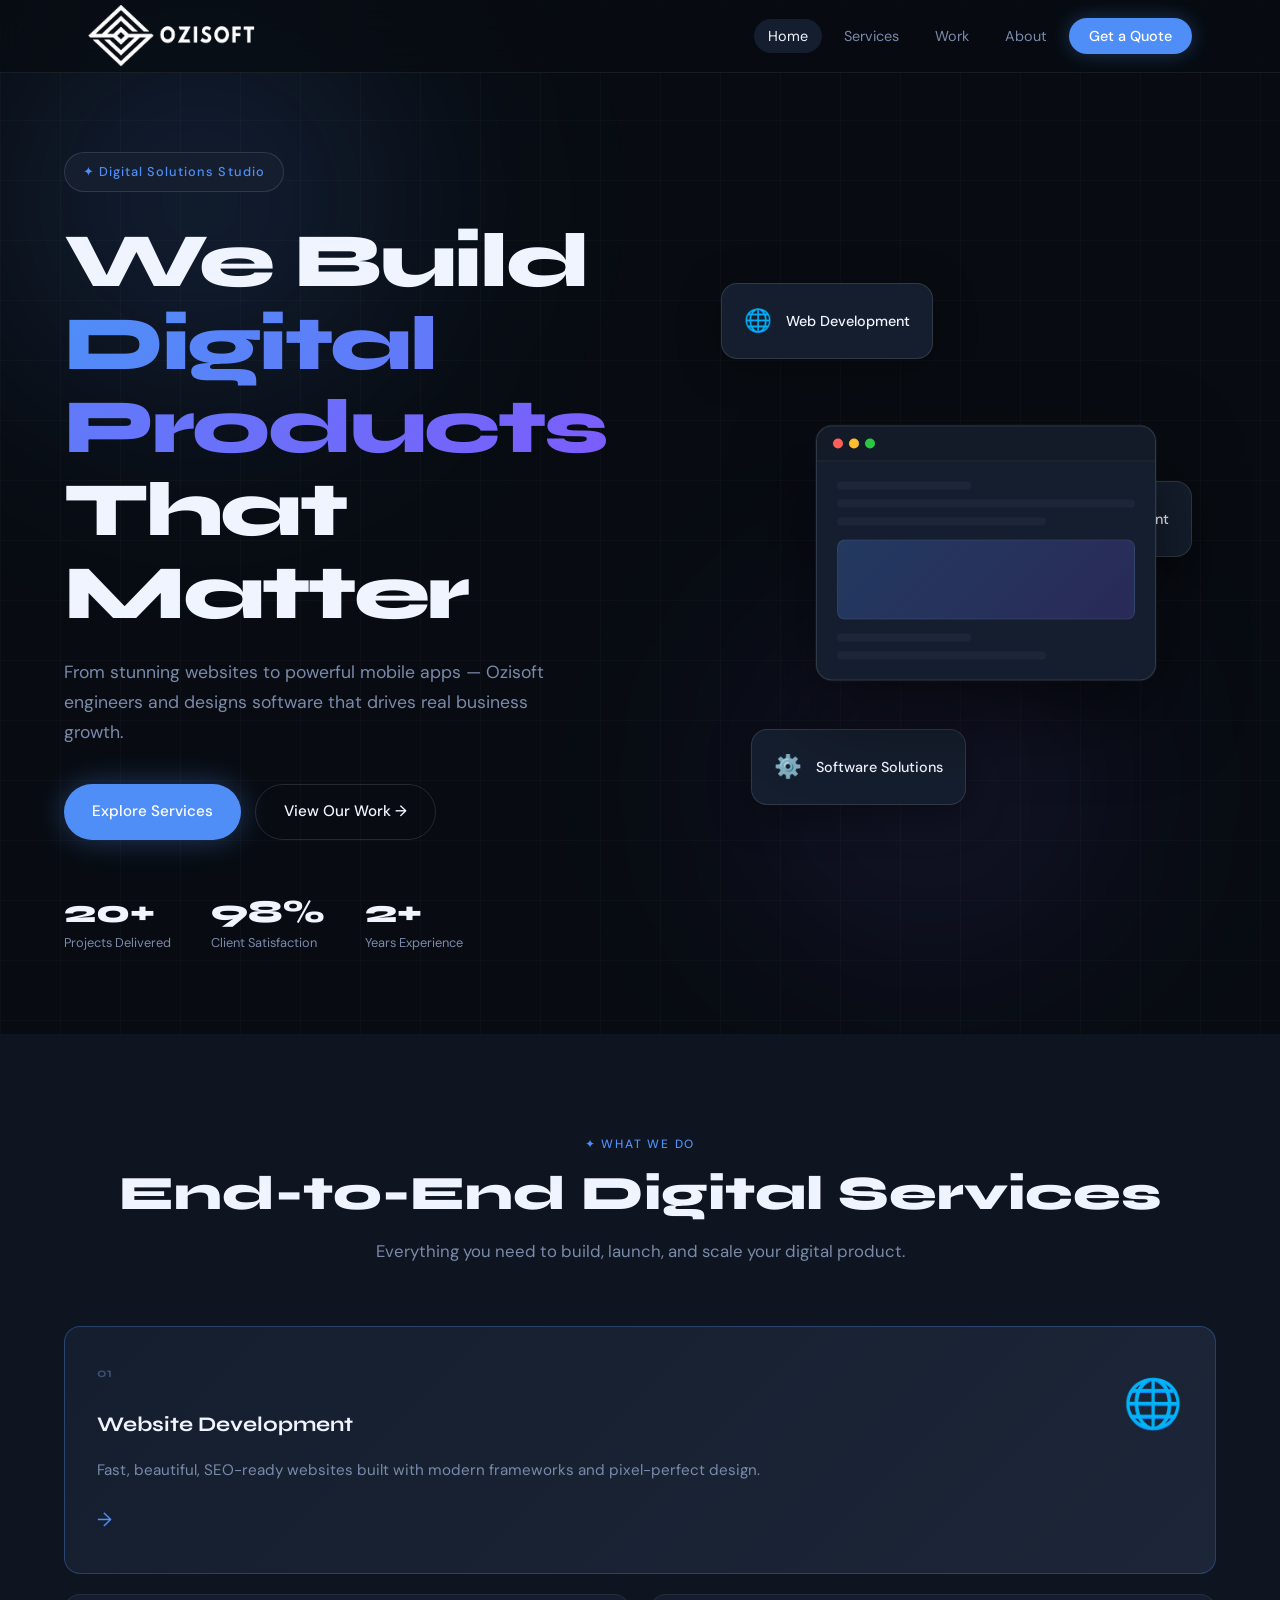
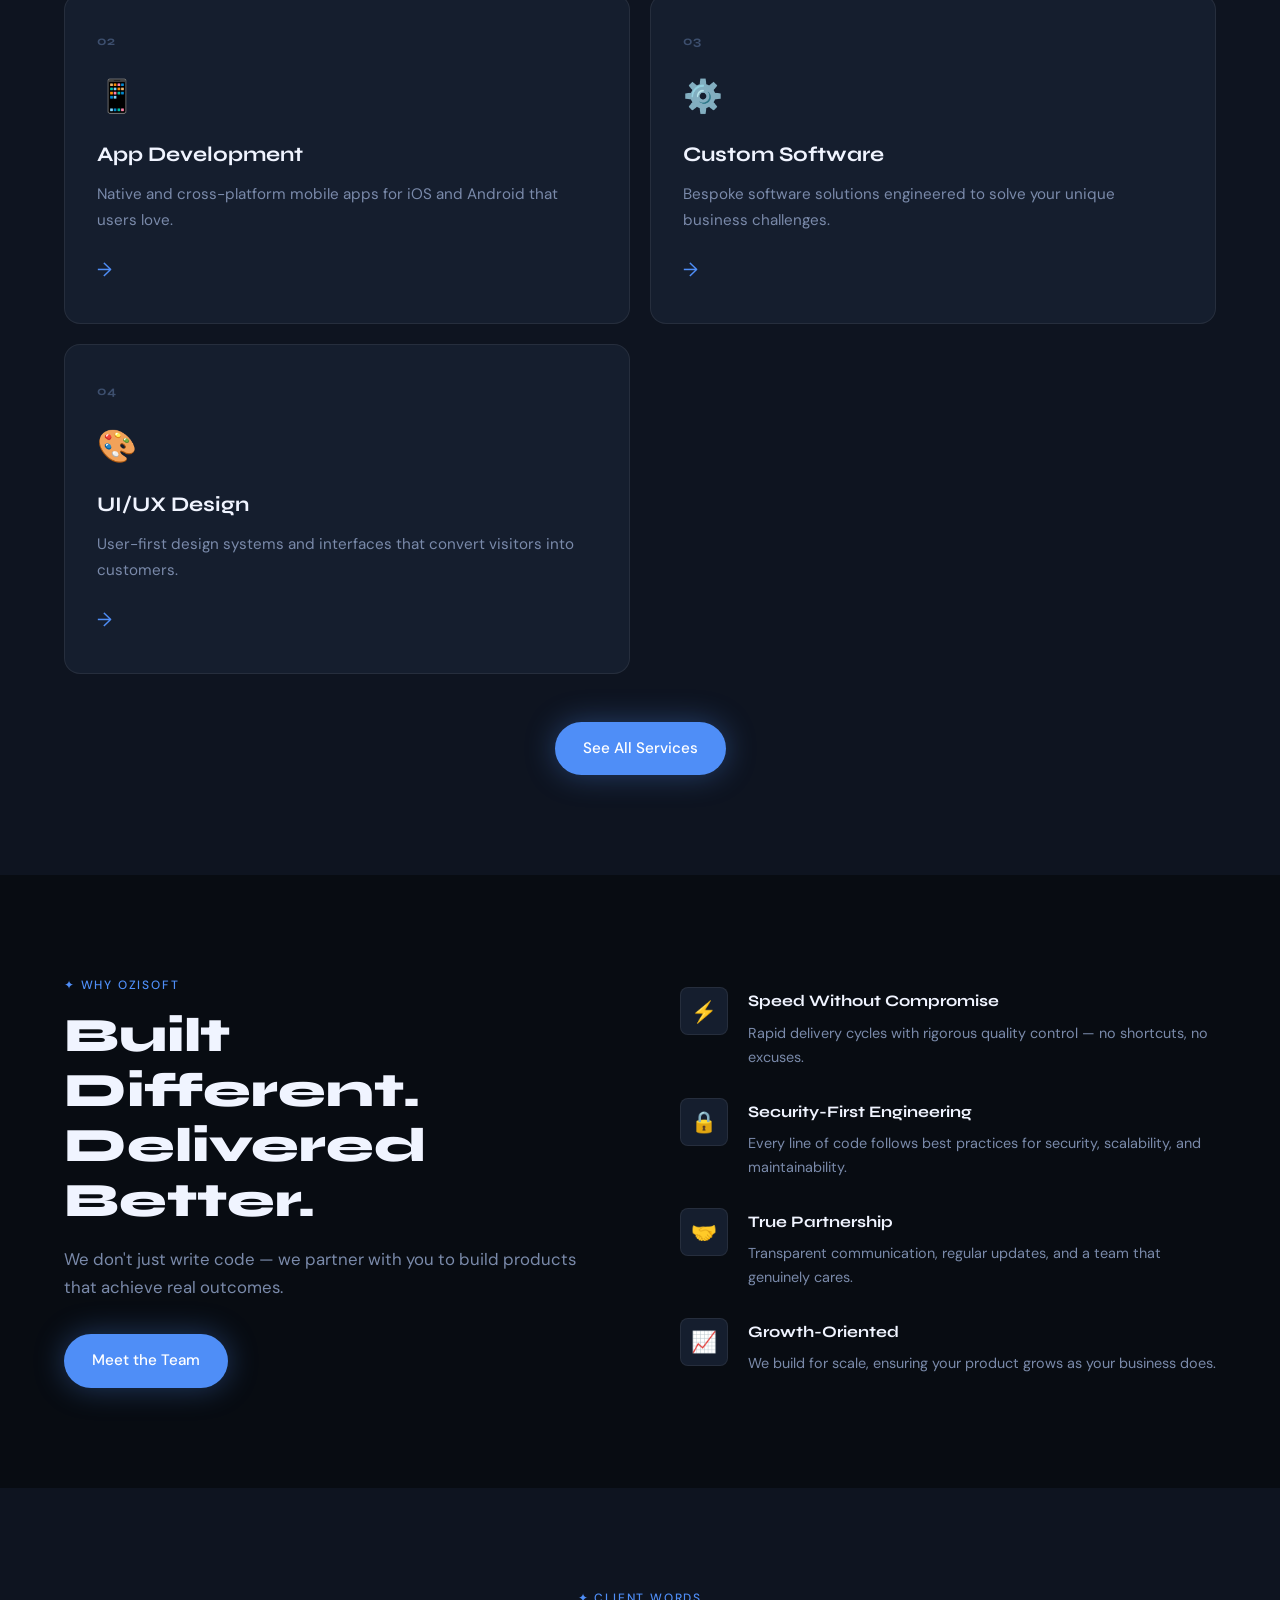
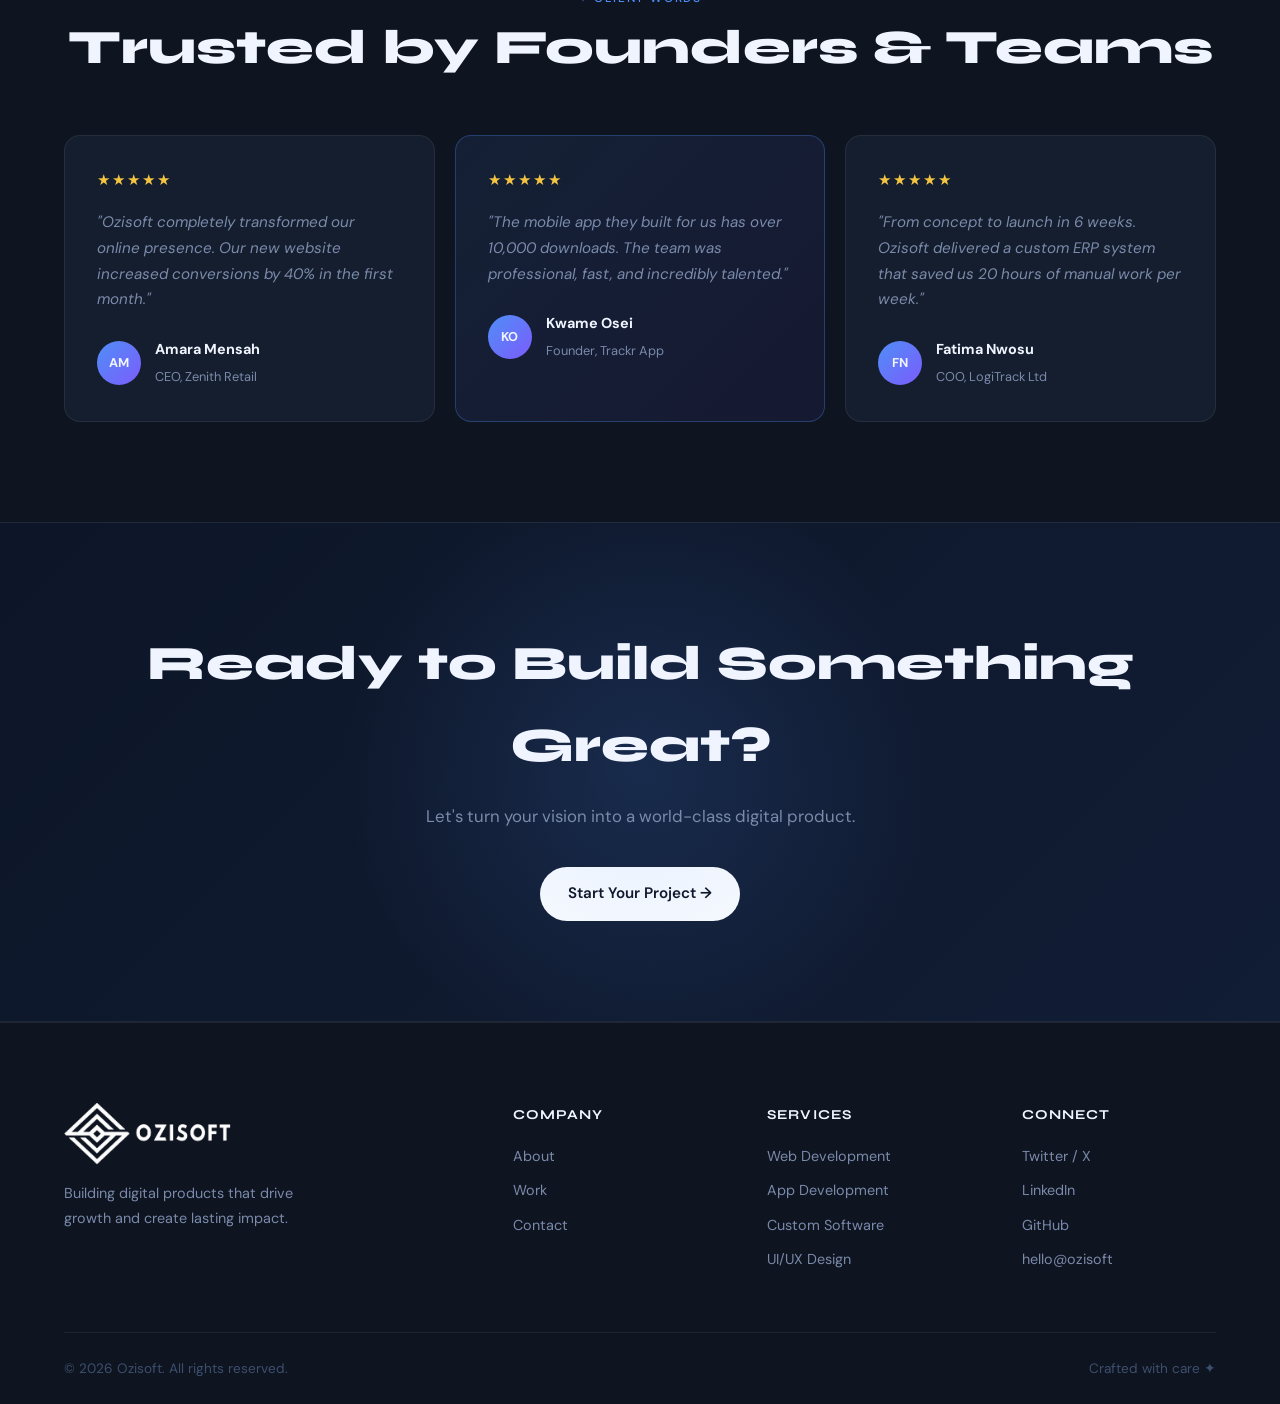
==== index.html @ aab6ce7d "Add files via upload" ====
<!DOCTYPE html>
<html lang="en">
<head>
  <meta charset="UTF-8" />
  <meta name="viewport" content="width=device-width, initial-scale=1.0" />
  <title>Ozisoft — Digital Craft Studio</title>
  <link rel="stylesheet" href="css/style.css" />
  <link rel="preconnect" href="https://fonts.googleapis.com" />
  <link rel="preconnect" href="https://fonts.gstatic.com" crossorigin />
  <link href="https://fonts.googleapis.com/css2?family=Syne:wght@400;600;700;800&family=DM+Sans:ital,opsz,wght@0,9..40,300;0,9..40,400;0,9..40,500;1,9..40,300&display=swap" rel="stylesheet" />
</head>
<body>

  <!-- NAV -->
  <nav class="nav" id="navbar">
    <div class="nav__inner">
     <a href=""> <img src="logo.png" width="170px" alt=""></a>
      

      <ul class="nav__links" id="navLinks">
        <li><a href="index.html" class="nav__link active">Home</a></li>
        <li><a href="services.html" class="nav__link">Services</a></li>
        <li><a href="work.html" class="nav__link">Work</a></li>
        <li><a href="about.html" class="nav__link">About</a></li>
        <li><a href="contact.html" class="nav__link nav__link--cta">Get a Quote</a></li>
      </ul>

      <button class="nav__burger" id="burgerBtn" aria-label="Toggle menu">
        <span></span><span></span><span></span>
      </button>
    </div>

    <!-- Mobile Dropdown -->
    <div class="nav__mobile" id="mobileMenu">
      <a href="index.html" class="nav__mobile-link">Home</a>
      <a href="services.html" class="nav__mobile-link">Services</a>
      <a href="work.html" class="nav__mobile-link">Work</a>
      <a href="about.html" class="nav__mobile-link">About</a>
      <a href="contact.html" class="nav__mobile-link nav__mobile-link--cta">Get a Quote →</a>
    </div>
  </nav>

  <!-- HERO -->
  <section class="hero">
    <div class="hero__bg">
      <div class="hero__orb hero__orb--1"></div>
      <div class="hero__orb hero__orb--2"></div>
      <div class="hero__grid"></div>
    </div>
    <div class="hero__content">
      <div class="hero__badge">✦ Digital Solutions Studio</div>
      <h1 class="hero__title">
        We Build<br/>
        <span class="hero__title-accent">Digital Products</span><br/>
        That Matter
      </h1>
      <p class="hero__sub">From stunning websites to powerful mobile apps — Ozisoft engineers and designs software that drives real business growth.</p>
      <div class="hero__actions">
        <a href="services.html" class="btn btn--primary">Explore Services</a>
        <a href="work.html" class="btn btn--ghost">View Our Work →</a>
      </div>
      <div class="hero__stats">
        <div class="hero__stat"><strong>20+</strong><span>Projects Delivered</span></div>
        <div class="hero__stat"><strong>98%</strong><span>Client Satisfaction</span></div>
        <div class="hero__stat"><strong id="age"></strong><span>Years Experience</span></div>
      </div>
    </div>
    <div class="hero__visual">
      <div class="hero__card hero__card--1">
        <div class="card-icon">🌐</div>
        <p>Web Development</p>
      </div>
      <div class="hero__card hero__card--2">
        <div class="card-icon">📱</div>
        <p>App Development</p>
      </div>
      <div class="hero__card hero__card--3">
        <div class="card-icon">⚙️</div>
        <p>Software Solutions</p>
      </div>
      <div class="hero__screen">
        <div class="screen__bar">
          <span></span><span></span><span></span>
        </div>
        <div class="screen__body">
          <div class="screen__line screen__line--short"></div>
          <div class="screen__line"></div>
          <div class="screen__line screen__line--med"></div>
          <div class="screen__block"></div>
          <div class="screen__line screen__line--short"></div>
          <div class="screen__line screen__line--med"></div>
        </div>
      </div>
    </div>
  </section>

  <!-- SERVICES PREVIEW -->
  <section class="services-preview section">
    <div class="container">
      <div class="section-header">
        <p class="section-label">✦ What We Do</p>
        <h2 class="section-title">End-to-End Digital Services</h2>
        <p class="section-sub">Everything you need to build, launch, and scale your digital product.</p>
      </div>
      <div class="services-grid">
        <a href="services.html#web-development" class="service-card service-card--featured">
          <div class="service-card__num">01</div>
          <div class="service-card__icon">🌐</div>
          <h3>Website Development</h3>
          <p>Fast, beautiful, SEO-ready websites built with modern frameworks and pixel-perfect design.</p>
          <span class="service-card__arrow">→</span>
        </a>
        <a href="services.html#app-development" class="service-card">
          <div class="service-card__num">02</div>
          <div class="service-card__icon">📱</div>
          <h3>App Development</h3>
          <p>Native and cross-platform mobile apps for iOS and Android that users love.</p>
          <span class="service-card__arrow">→</span>
        </a>
        <a href="services.html#custom-software" class="service-card">
          <div class="service-card__num">03</div>
          <div class="service-card__icon">⚙️</div>
          <h3>Custom Software</h3>
          <p>Bespoke software solutions engineered to solve your unique business challenges.</p>
          <span class="service-card__arrow">→</span>
        </a>
        <a href="services.html#ui-ux" class="service-card">
          <div class="service-card__num">04</div>
          <div class="service-card__icon">🎨</div>
          <h3>UI/UX Design</h3>
          <p>User-first design systems and interfaces that convert visitors into customers.</p>
          <span class="service-card__arrow">→</span>
        </a>
      </div>
      <div class="services-preview__cta">
        <a href="services.html" class="btn btn--primary">See All Services</a>
      </div>
    </div>
  </section>

  <!-- WHY US -->
  <section class="why section">
    <div class="container">
      <div class="why__inner">
        <div class="why__left">
          <p class="section-label">✦ Why Ozisoft</p>
          <h2 class="section-title">Built Different.<br/>Delivered Better.</h2>
          <p class="section-sub">We don't just write code — we partner with you to build products that achieve real outcomes.</p>
          <a href="about.html" class="btn btn--primary" style="margin-top:2rem;">Meet the Team</a>
        </div>
        <div class="why__right">
          <div class="why__item">
            <div class="why__icon">⚡</div>
            <div>
              <h4>Speed Without Compromise</h4>
              <p>Rapid delivery cycles with rigorous quality control — no shortcuts, no excuses.</p>
            </div>
          </div>
          <div class="why__item">
            <div class="why__icon">🔒</div>
            <div>
              <h4>Security-First Engineering</h4>
              <p>Every line of code follows best practices for security, scalability, and maintainability.</p>
            </div>
          </div>
          <div class="why__item">
            <div class="why__icon">🤝</div>
            <div>
              <h4>True Partnership</h4>
              <p>Transparent communication, regular updates, and a team that genuinely cares.</p>
            </div>
          </div>
          <div class="why__item">
            <div class="why__icon">📈</div>
            <div>
              <h4>Growth-Oriented</h4>
              <p>We build for scale, ensuring your product grows as your business does.</p>
            </div>
          </div>
        </div>
      </div>
    </div>
  </section>

  <!-- TESTIMONIALS -->
  <section class="testimonials section">
    <div class="container">
      <div class="section-header">
        <p class="section-label">✦ Client Words</p>
        <h2 class="section-title">Trusted by Founders &amp; Teams</h2>
      </div>
      <div class="testimonials__grid">
        <div class="testimonial">
          <div class="testimonial__stars">★★★★★</div>
          <p>"Ozisoft completely transformed our online presence. Our new website increased conversions by 40% in the first month."</p>
          <div class="testimonial__author">
            <div class="testimonial__avatar">AM</div>
            <div>
              <strong>Amara Mensah</strong>
              <span>CEO, Zenith Retail</span>
            </div>
          </div>
        </div>
        <div class="testimonial testimonial--accent">
          <div class="testimonial__stars">★★★★★</div>
          <p>"The mobile app they built for us has over 10,000 downloads. The team was professional, fast, and incredibly talented."</p>
          <div class="testimonial__author">
            <div class="testimonial__avatar">KO</div>
            <div>
              <strong>Kwame Osei</strong>
              <span>Founder, Trackr App</span>
            </div>
          </div>
        </div>
        <div class="testimonial">
          <div class="testimonial__stars">★★★★★</div>
          <p>"From concept to launch in 6 weeks. Ozisoft delivered a custom ERP system that saved us 20 hours of manual work per week."</p>
          <div class="testimonial__author">
            <div class="testimonial__avatar">FN</div>
            <div>
              <strong>Fatima Nwosu</strong>
              <span>COO, LogiTrack Ltd</span>
            </div>
          </div>
        </div>
      </div>
    </div>
  </section>

  <!-- CTA BANNER -->
  <section class="cta-banner">
    <div class="cta-banner__orb"></div>
    <div class="container">
      <h2>Ready to Build Something Great?</h2>
      <p>Let's turn your vision into a world-class digital product.</p>
      <a href="contact.html" class="btn btn--white">Start Your Project →</a>
    </div>
  </section>

  <!-- FOOTER -->
  <footer class="footer">
    <div class="container">
      <div class="footer__grid">
        <div class="footer__brand">
          <a href=""> <img src="logo.png" width="170px" alt=""></a>        
          <p>Building digital products that drive growth and create lasting impact.</p>
        </div>
        <div class="footer__links">
          <h5>Company</h5>
          <a href="about.html">About</a>
          <a href="work.html">Work</a>
          <a href="contact.html">Contact</a>
        </div>
        <div class="footer__links">
          <h5>Services</h5>
          <a href="services.html#web-development">Web Development</a>
          <a href="services.html#app-development">App Development</a>
          <a href="services.html#custom-software">Custom Software</a>
          <a href="services.html#ui-ux">UI/UX Design</a>
        </div>
        <div class="footer__links">
          <h5>Connect</h5>
          <a href="#">Twitter / X</a>
          <a href="#">LinkedIn</a>
          <a href="#">GitHub</a>
          <a href="mailto: hello@ozisoft.site">hello@ozisoft</a>
        </div>
      </div>
      <div class="footer__bottom">
        <p>© <span class="year"></span> Ozisoft. All rights reserved.</p>
        <p>Crafted with care ✦</p>
      </div>
    </div>
  </footer>

  <script src="js/main.js"></script>
</body>
</html>
---- css/style.css ----
/*
   OZISOFT — Main Stylesheet
   Theme: Dark Luxury Tech
 */

:root {
  --c-bg: #080c12;
  --c-bg-2: #0e1420;
  --c-bg-3: #141b28;
  --c-surface: #151e2e;
  --c-surface-2: #1c2638;
  --c-border: rgba(255,255,255,0.07);
  --c-border-light: rgba(255,255,255,0.12);
  --c-accent: #4f8ef7;
  --c-accent-2: #7c5cfc;
  --c-accent-glow: rgba(79,142,247,0.25);
  --c-accent-2-glow: rgba(124,92,252,0.2);
  --c-text: #f0f4ff;
  --c-text-muted: #7a8aaa;
  --c-text-dim: #3d4f6e;
  --c-green: #2dd4a0;
  --c-orange: #f5834a;
  --font-display: 'Syne', sans-serif;
  --font-body: 'DM Sans', sans-serif;
  --radius: 16px;
  --radius-sm: 8px;
  --nav-h: 72px;
  --shadow-card: 0 8px 40px rgba(0,0,0,0.4);
  --shadow-glow: 0 0 60px rgba(79,142,247,0.15);
  --transition: 0.28s cubic-bezier(0.4,0,0.2,1);
}

*, *::before, *::after { box-sizing: border-box; margin: 0; padding: 0; }

html { scroll-behavior: smooth; }

body {
  background: var(--c-bg);
  color: var(--c-text);
  font-family: var(--font-body);
  font-size: 16px;
  line-height: 1.7;
  overflow-x: hidden;
}

img { max-width: 100%; display: block; }
a { text-decoration: none; color: inherit; }
ul { list-style: none; }
button { cursor: pointer; border: none; background: none; font: inherit; }

/* ── CONTAINER ── */
.container { max-width: 1200px; margin: 0 auto; padding: 0 24px; }

/* ── SECTION ── */
.section { padding: 100px 0; }
.section-header { text-align: center; margin-bottom: 60px; }
.section-label {
  font-family: var(--font-body);
  font-size: 12px;
  font-weight: 500;
  letter-spacing: 0.15em;
  text-transform: uppercase;
  color: var(--c-accent);
  margin-bottom: 12px;
  display: block;
}
.section-title {
  font-family: var(--font-display);
  font-size: clamp(2rem, 4vw, 3rem);
  font-weight: 800;
  line-height: 1.15;
  margin-bottom: 16px;
}
.section-sub {
  font-size: 1.05rem;
  color: var(--c-text-muted);
  max-width: 540px;
  margin: 0 auto;
}

/* ── BUTTONS ── */
.btn {
  display: inline-flex;
  align-items: center;
  gap: 6px;
  padding: 14px 28px;
  border-radius: 50px;
  font-family: var(--font-body);
  font-size: 0.95rem;
  font-weight: 500;
  transition: var(--transition);
  white-space: nowrap;
}
.btn--primary {
  background: var(--c-accent);
  color: #fff;
  box-shadow: 0 0 30px rgba(79,142,247,0.35);
}
.btn--primary:hover {
  background: #6aa0ff;
  box-shadow: 0 0 50px rgba(79,142,247,0.55);
  transform: translateY(-2px);
}
.btn--ghost {
  background: transparent;
  color: var(--c-text);
  border: 1px solid var(--c-border-light);
}
.btn--ghost:hover {
  border-color: var(--c-accent);
  color: var(--c-accent);
  transform: translateY(-2px);
}
.btn--white {
  background: #fff;
  color: #0a0f1a;
  font-weight: 600;
}
.btn--white:hover { background: #e8f0ff; transform: translateY(-2px); }
.btn--full { width: 100%; justify-content: center; }
.btn--sm { padding: 10px 20px; font-size: 0.85rem; }

/* 
   NAVBAR
 */
.nav {
  position: fixed;
  top: 0; left: 0; right: 0;
  z-index: 1000;
  background: rgba(8,12,18,0.7);
  backdrop-filter: blur(20px);
  -webkit-backdrop-filter: blur(20px);
  border-bottom: 1px solid var(--c-border);
  transition: background var(--transition), box-shadow var(--transition);
}
.nav.scrolled {
  background: rgba(8,12,18,0.95);
  box-shadow: 0 4px 30px rgba(0,0,0,0.4);
}
.nav__inner {
  max-width: 90%;
  margin: 0 auto;
  padding: 0 24px;
  height: var(--nav-h);
  display: flex;
  align-items: center;
  justify-content: space-between;
}
.nav__logo {
  font-family: var(--font-display);
  font-size: 1.4rem;
  font-weight: 800;
  color: var(--c-text);
  letter-spacing: -0.02em;
  margin: -2000px;
}
.nav__logo-mark {
  background-color: url(/logoozi.png);
  position: relative;
}

.nav__links {
  display: flex;
  align-items: center;
  gap: 8px;
}
.nav__link {
  font-size: 0.9rem;
  font-weight: 400;
  color: var(--c-text-muted);
  padding: 8px 14px;
  border-radius: 50px;
  transition: var(--transition);
}
.nav__link:hover, .nav__link.active { color: var(--c-text); }
.nav__link.active { background: var(--c-surface); }
.nav__link--cta {
  background: var(--c-accent);
  color: #fff !important;
  font-weight: 500;
  padding: 9px 20px;
  box-shadow: 0 0 20px rgba(79,142,247,0.3);
}
.nav__link--cta:hover {
  background: #6aa0ff;
  box-shadow: 0 0 35px rgba(79,142,247,0.5);
}

/* Burger */
.nav__burger {
  display: none;
  flex-direction: column;
  gap: 5px;
  width: 32px;
  padding: 4px;
}
.nav__burger span {
  display: block;
  height: 2px;
  background: var(--c-text);
  border-radius: 2px;
  transition: var(--transition);
}
.nav__burger.open span:nth-child(1) { transform: translateY(7px) rotate(45deg); }
.nav__burger.open span:nth-child(2) { opacity: 0; }
.nav__burger.open span:nth-child(3) { transform: translateY(-7px) rotate(-45deg); }

/* Mobile dropdown */
.nav__mobile {
  display: none;
  flex-direction: column;
  padding: 0 24px 20px;
  border-top: 1px solid var(--c-border);
  background: var(--c-bg-2);
  gap: 4px;
}
.nav__mobile.open { display: flex; }
.nav__mobile-link {
  font-size: 1rem;
  color: var(--c-text-muted);
  padding: 14px 0;
  border-bottom: 1px solid var(--c-border);
  transition: var(--transition);
}
.nav__mobile-link:hover { color: var(--c-text); }
.nav__mobile-link--cta {
  color: var(--c-accent) !important;
  font-weight: 600;
  border: none;
  margin-top: 8px;
}

/* 
   HERO
 */
.hero {
  min-height: 100vh;
  display: grid;
  grid-template-columns: 1fr 1fr;
  align-items: center;
  padding-top: var(--nav-h);
  position: relative;
  overflow: hidden;
  gap: 40px;
  padding-left: max(24px, calc((100vw - 1200px) / 2 + 24px));
  padding-right: 0;
}
.hero__bg {
  position: absolute;
  inset: 0;
  pointer-events: none;
  overflow: hidden;
}
.hero__orb {
  position: absolute;
  border-radius: 50%;
  filter: blur(100px);
}
.hero__orb--1 {
  width: 600px; height: 600px;
  background: radial-gradient(circle, rgba(79,142,247,0.2), transparent 70%);
  top: -100px; left: -100px;
}
.hero__orb--2 {
  width: 500px; height: 500px;
  background: radial-gradient(circle, rgba(124,92,252,0.15), transparent 70%);
  bottom: 0; right: 100px;
}
.hero__grid {
  position: absolute;
  inset: 0;
  background-image:
    linear-gradient(rgba(255,255,255,0.02) 1px, transparent 1px),
    linear-gradient(90deg, rgba(255,255,255,0.02) 1px, transparent 1px);
  background-size: 60px 60px;
}
.hero__content {
  position: relative;
  z-index: 2;
  padding: 80px 40px 80px 0;
}
.hero__badge {
  display: inline-flex;
  align-items: center;
  gap: 8px;
  background: var(--c-surface);
  border: 1px solid var(--c-border-light);
  border-radius: 50px;
  padding: 8px 18px;
  font-size: 0.8rem;
  font-weight: 500;
  letter-spacing: 0.08em;
  color: var(--c-accent);
  margin-bottom: 28px;
  animation: fadeUp 0.6s ease both;
}
.hero__title {
  font-family: var(--font-display);
  font-size: clamp(2.8rem, 6vw, 5rem);
  font-weight: 800;
  line-height: 1.08;
  letter-spacing: -0.03em;
  margin-bottom: 24px;
  animation: fadeUp 0.6s 0.1s ease both;
}
.hero__title-accent {
  background: linear-gradient(135deg, var(--c-accent), var(--c-accent-2));
  -webkit-background-clip: text;
  -webkit-text-fill-color: transparent;
  background-clip: text;
}
.hero__sub {
  font-size: 1.1rem;
  color: var(--c-text-muted);
  max-width: 480px;
  line-height: 1.7;
  margin-bottom: 36px;
  animation: fadeUp 0.6s 0.2s ease both;
}
.hero__actions {
  display: flex;
  gap: 14px;
  flex-wrap: wrap;
  margin-bottom: 56px;
  animation: fadeUp 0.6s 0.3s ease both;
}
.hero__stats {
  display: flex;
  gap: 40px;
  flex-wrap: wrap;
  animation: fadeUp 0.6s 0.4s ease both;
}
.hero__stat { display: flex; flex-direction: column; }
.hero__stat strong {
  font-family: var(--font-display);
  font-size: 2rem;
  font-weight: 800;
  color: var(--c-text);
  line-height: 1;
}
.hero__stat span { font-size: 0.8rem; color: var(--c-text-muted); margin-top: 4px; }

/* Hero Visual */
.hero__visual {
  position: relative;
  height: 100vh;
  min-height: 600px;
  z-index: 2;
}
.hero__card {
  position: absolute;
  background: var(--c-surface);
  border: 1px solid var(--c-border-light);
  border-radius: var(--radius);
  padding: 18px 22px;
  display: flex;
  align-items: center;
  gap: 14px;
  font-size: 0.9rem;
  font-weight: 500;
  white-space: nowrap;
  box-shadow: var(--shadow-card);
  animation: float 6s ease-in-out infinite;
}
.hero__card .card-icon { font-size: 1.4rem; }
.hero__card--1 { top: 20%; left: 5%; animation-delay: 0s; }
.hero__card--2 { top: 42%; right: 15%; animation-delay: 2s; }
.hero__card--3 { bottom: 22%; left: 10%; animation-delay: 4s; }
.hero__screen {
  position: absolute;
  top: 50%; left: 50%;
  transform: translate(-50%, -50%);
  width: 340px;
  background: var(--c-surface);
  border: 1px solid var(--c-border-light);
  border-radius: var(--radius);
  overflow: hidden;
  box-shadow: 0 30px 80px rgba(0,0,0,0.5), 0 0 0 1px rgba(255,255,255,0.05);
}
.screen__bar {
  background: var(--c-bg-3);
  padding: 12px 16px;
  display: flex;
  gap: 6px;
  border-bottom: 1px solid var(--c-border);
}
.screen__bar span {
  width: 10px; height: 10px; border-radius: 50%;
  background: var(--c-border-light);
}
.screen__bar span:nth-child(1) { background: #ff5f57; }
.screen__bar span:nth-child(2) { background: #febc2e; }
.screen__bar span:nth-child(3) { background: #28c840; }
.screen__body { padding: 20px; display: flex; flex-direction: column; gap: 10px; }
.screen__line {
  height: 8px; border-radius: 4px;
  background: var(--c-surface-2);
  width: 100%;
  animation: shimmer 2s ease-in-out infinite;
}
.screen__line--short { width: 45%; }
.screen__line--med { width: 70%; }
.screen__block {
  height: 80px; border-radius: 8px;
  background: linear-gradient(135deg, var(--c-accent-glow), var(--c-accent-2-glow));
  border: 1px solid var(--c-border);
  margin: 4px 0;
}

/* 
   PAGE HERO (inner pages)
 */
.page-hero {
  padding-top: calc(var(--nav-h) + 60px);
  padding-bottom: 80px;
  text-align: center;
  position: relative;
  overflow: hidden;
}
.page-hero__bg {
  position: absolute; inset: 0; pointer-events: none;
}
.page-hero__title {
  font-family: var(--font-display);
  font-size: clamp(2.5rem, 5vw, 4rem);
  font-weight: 800;
  line-height: 1.1;
  letter-spacing: -0.03em;
  margin-bottom: 16px;
  position: relative;
}
.page-hero__sub {
  font-size: 1.05rem;
  color: var(--c-text-muted);
  max-width: 520px;
  margin: 0 auto;
  position: relative;
}

/* 
   HOME — SERVICES PREVIEW
 */
.services-preview { background: var(--c-bg-2); }
.services-grid {
  display: grid;
  grid-template-columns: repeat(2, 1fr);
  gap: 20px;
}
.service-card {
  background: var(--c-surface);
  border: 1px solid var(--c-border);
  border-radius: var(--radius);
  padding: 36px 32px;
  position: relative;
  transition: var(--transition);
  display: block;
  overflow: hidden;
}
.service-card::before {
  content: '';
  position: absolute;
  inset: 0;
  background: linear-gradient(135deg, rgba(79,142,247,0.05), transparent);
  opacity: 0;
  transition: var(--transition);
}
.service-card:hover {
  border-color: var(--c-accent);
  transform: translateY(-4px);
  box-shadow: 0 20px 50px rgba(79,142,247,0.15);
}
.service-card:hover::before { opacity: 1; }
.service-card--featured {
  grid-column: span 2;
  background: linear-gradient(135deg, var(--c-surface), var(--c-surface-2));
  border-color: rgba(79,142,247,0.3);
  display: grid;
  grid-template-columns: auto 1fr;
  grid-template-rows: auto auto auto;
  gap: 0 24px;
}
.service-card--featured .service-card__num { grid-column: 1; }
.service-card--featured .service-card__icon { font-size: 3rem; grid-column: 2; grid-row: 1 / 3; align-self: center; justify-self: end; }
.service-card--featured h3 { grid-column: 1; }
.service-card--featured p { grid-column: 1 / 3; }
.service-card--featured .service-card__arrow { grid-column: 1 / 3; }
.service-card__num {
  font-family: var(--font-display);
  font-size: 0.8rem;
  font-weight: 700;
  color: var(--c-text-dim);
  letter-spacing: 0.1em;
  margin-bottom: 16px;
}
.service-card__icon { font-size: 2rem; margin-bottom: 14px; }
.service-card h3 {
  font-family: var(--font-display);
  font-size: 1.3rem;
  font-weight: 700;
  margin-bottom: 10px;
}
.service-card p { color: var(--c-text-muted); font-size: 0.95rem; margin-bottom: 20px; }
.service-card__arrow {
  color: var(--c-accent);
  font-size: 1.2rem;
  transition: var(--transition);
}
.service-card:hover .service-card__arrow { transform: translateX(4px); }
.services-preview__cta { text-align: center; margin-top: 48px; }

/* 
   HOME — WHY US
 */
.why__inner {
  display: grid;
  grid-template-columns: 1fr 1fr;
  gap: 80px;
  align-items: center;
}
.why__right { display: flex; flex-direction: column; gap: 28px; }
.why__item {
  display: flex;
  gap: 20px;
  align-items: flex-start;
}
.why__icon {
  width: 48px; height: 48px;
  background: var(--c-surface);
  border: 1px solid var(--c-border);
  border-radius: var(--radius-sm);
  display: flex;
  align-items: center;
  justify-content: center;
  font-size: 1.3rem;
  flex-shrink: 0;
}
.why__item h4 {
  font-family: var(--font-display);
  font-size: 1rem;
  font-weight: 700;
  margin-bottom: 6px;
}
.why__item p { color: var(--c-text-muted); font-size: 0.9rem; }

/* 
   HOME — TESTIMONIALS
 */
.testimonials { background: var(--c-bg-2); }
.testimonials__grid {
  display: grid;
  grid-template-columns: repeat(3, 1fr);
  gap: 20px;
}
.testimonial {
  background: var(--c-surface);
  border: 1px solid var(--c-border);
  border-radius: var(--radius);
  padding: 32px;
  transition: var(--transition);
}
.testimonial:hover {
  border-color: var(--c-border-light);
  transform: translateY(-4px);
}
.testimonial--accent {
  background: linear-gradient(135deg, rgba(79,142,247,0.1), rgba(124,92,252,0.08));
  border-color: rgba(79,142,247,0.3);
}
.testimonial__stars {
  color: #f5c542;
  font-size: 0.95rem;
  margin-bottom: 16px;
  letter-spacing: 2px;
}
.testimonial p {
  color: var(--c-text-muted);
  font-size: 0.95rem;
  line-height: 1.7;
  margin-bottom: 24px;
  font-style: italic;
}
.testimonial__author { display: flex; gap: 14px; align-items: center; }
.testimonial__avatar {
  width: 44px; height: 44px;
  border-radius: 50%;
  background: linear-gradient(135deg, var(--c-accent), var(--c-accent-2));
  display: flex;
  align-items: center;
  justify-content: center;
  font-size: 0.8rem;
  font-weight: 700;
  flex-shrink: 0;
}
.testimonial__author strong { display: block; font-size: 0.9rem; }
.testimonial__author span { font-size: 0.8rem; color: var(--c-text-muted); }

/* 
   CTA BANNER
 */
.cta-banner {
  background: linear-gradient(135deg, #0d1628, #111d35);
  border-top: 1px solid var(--c-border);
  border-bottom: 1px solid var(--c-border);
  padding: 100px 24px;
  text-align: center;
  position: relative;
  overflow: hidden;
}
.cta-banner__orb {
  position: absolute;
  width: 600px; height: 600px;
  border-radius: 50%;
  background: radial-gradient(circle, rgba(79,142,247,0.15), transparent 70%);
  top: 50%; left: 50%;
  transform: translate(-50%, -50%);
  pointer-events: none;
}
.cta-banner h2 {
  font-family: var(--font-display);
  font-size: clamp(2rem, 4vw, 3rem);
  font-weight: 800;
  margin-bottom: 16px;
  position: relative;
}
.cta-banner p {
  color: var(--c-text-muted);
  font-size: 1.05rem;
  margin-bottom: 36px;
  position: relative;
}

/* 
   FOOTER
*/
.footer {
  background: var(--c-bg-2);
  border-top: 1px solid var(--c-border);
  padding: 80px 0 0;
}
.footer__grid {
  display: grid;
  grid-template-columns: 2fr 1fr 1fr 1fr;
  gap: 60px;
  padding-bottom: 60px;
}
.footer__brand p {
  color: var(--c-text-muted);
  font-size: 0.9rem;
  line-height: 1.7;
  margin-top: 16px;
  max-width: 260px;
}
.footer__links { display: flex; flex-direction: column; gap: 10px; }
.footer__links h5 {
  font-family: var(--font-display);
  font-size: 0.85rem;
  font-weight: 700;
  color: var(--c-text);
  letter-spacing: 0.08em;
  text-transform: uppercase;
  margin-bottom: 8px;
}
.footer__links a {
  color: var(--c-text-muted);
  font-size: 0.9rem;
  transition: var(--transition);
}
.footer__links a:hover { color: var(--c-accent); }
.footer__bottom {
  border-top: 1px solid var(--c-border);
  padding: 24px 0;
  display: flex;
  justify-content: space-between;
  align-items: center;
}
.footer__bottom p { font-size: 0.85rem; color: var(--c-text-dim); }

/* 
   SERVICES PAGE — TABS NAV
*/
.service-tabs-nav {
  background: var(--c-bg-2);
  border-bottom: 1px solid var(--c-border);
  padding: 0;
  position: sticky;
  top: var(--nav-h);
  z-index: 100;
}
.stabs {
  display: flex;
  gap: 4px;
  overflow-x: auto;
  padding: 16px 24px;
  scrollbar-width: none;
}
.stabs::-webkit-scrollbar { display: none; }
.stab {
  white-space: nowrap;
  padding: 10px 20px;
  border-radius: 50px;
  font-size: 0.88rem;
  font-weight: 500;
  color: var(--c-text-muted);
  border: 1px solid transparent;
  transition: var(--transition);
}
.stab:hover { color: var(--c-text); border-color: var(--c-border); }
.stab.active {
  background: var(--c-accent);
  color: #fff;
  border-color: var(--c-accent);
}

/*
   SERVICES PAGE — SERVICE DETAIL
*/
.service-detail { scroll-margin-top: calc(var(--nav-h) + 60px); }
.service-detail--alt { background: var(--c-bg-2); }
.service-detail__inner {
  display: grid;
  grid-template-columns: 1fr 1fr;
  gap: 80px;
  align-items: center;
}
.service-detail__inner--rev { direction: rtl; }
.service-detail__inner--rev > * { direction: ltr; }
.service-detail__badge {
  display: inline-block;
  font-size: 0.78rem;
  font-weight: 600;
  letter-spacing: 0.12em;
  text-transform: uppercase;
  color: var(--c-accent);
  background: rgba(79,142,247,0.1);
  border: 1px solid rgba(79,142,247,0.25);
  border-radius: 50px;
  padding: 6px 16px;
  margin-bottom: 20px;
}
.service-detail__title {
  font-family: var(--font-display);
  font-size: clamp(2rem, 3.5vw, 2.8rem);
  font-weight: 800;
  line-height: 1.15;
  margin-bottom: 20px;
}
.service-detail__left p {
  color: var(--c-text-muted);
  line-height: 1.8;
  margin-bottom: 28px;
}
.service-detail__list {
  display: flex;
  flex-direction: column;
  gap: 10px;
  margin-bottom: 32px;
}
.service-detail__list li {
  color: var(--c-text-muted);
  font-size: 0.95rem;
  padding-left: 4px;
}
.service-detail__list li::first-letter { color: var(--c-green); }

/* MOCKUPS */
.service-mockup {
  border-radius: var(--radius);
  overflow: hidden;
  position: relative;
}

/* Browser mockup */
.mock-browser {
  background: var(--c-surface);
  border: 1px solid var(--c-border);
  border-radius: var(--radius);
  overflow: hidden;
  box-shadow: var(--shadow-card);
}
.mock-browser__bar {
  background: var(--c-bg-3);
  padding: 12px 16px;
  display: flex;
  align-items: center;
  gap: 12px;
  border-bottom: 1px solid var(--c-border);
}
.mock-dots { display: flex; gap: 6px; }
.mock-dots span { width: 10px; height: 10px; border-radius: 50%; }
.mock-dots span:nth-child(1) { background: #ff5f57; }
.mock-dots span:nth-child(2) { background: #febc2e; }
.mock-dots span:nth-child(3) { background: #28c840; }
.mock-url {
  flex: 1;
  background: var(--c-surface-2);
  border-radius: 50px;
  height: 24px;
  font-size: 0.72rem;
  color: var(--c-text-dim);
  display: flex;
  align-items: center;
  padding: 0 14px;
}
.mock-browser__body { padding: 20px; }
.mock-hero-block {
  background: linear-gradient(135deg, rgba(79,142,247,0.12), rgba(124,92,252,0.08));
  border: 1px solid var(--c-border);
  border-radius: var(--radius-sm);
  padding: 24px;
  margin-bottom: 16px;
}
.mock-h1 { height: 16px; background: var(--c-text); opacity: 0.8; border-radius: 4px; margin-bottom: 8px; }
.mock-h1--sm { width: 65%; opacity: 0.5; }
.mock-p { height: 8px; background: var(--c-text-muted); opacity: 0.3; border-radius: 4px; margin-bottom: 16px; }
.mock-btns { display: flex; gap: 10px; }
.mock-btn {
  height: 32px; width: 90px; border-radius: 50px;
  border: 1px solid var(--c-border-light);
}
.mock-btn--filled { background: var(--c-accent); border-color: transparent; }
.mock-cards { display: grid; grid-template-columns: repeat(3,1fr); gap: 10px; }
.mock-card {
  background: var(--c-surface-2);
  border: 1px solid var(--c-border);
  border-radius: 8px;
  padding: 14px;
}
.mock-icon-box { width: 28px; height: 28px; border-radius: 6px; background: var(--c-accent-glow); border: 1px solid var(--c-border); margin-bottom: 10px; }
.mock-line { height: 7px; background: var(--c-text-muted); opacity: 0.2; border-radius: 4px; margin-bottom: 5px; }
.mock-line--sm { width: 60%; }
.mock-line--med { width: 75%; }

/* Phone mockup */
.mock-phone {
  width: 220px;
  margin: 0 auto;
  background: var(--c-surface);
  border: 2px solid var(--c-border-light);
  border-radius: 36px;
  padding: 16px 12px;
  box-shadow: var(--shadow-card);
  position: relative;
}
.mock-phone__notch {
  width: 80px; height: 10px; background: var(--c-bg-3);
  border-radius: 0 0 20px 20px;
  margin: 0 auto 12px;
}
.mock-phone__screen {
  background: var(--c-bg);
  border-radius: 20px;
  padding: 14px;
  min-height: 300px;
}
.mock-phone__home {
  width: 60px; height: 4px; background: var(--c-border-light);
  border-radius: 4px; margin: 12px auto 0;
}
.mock-app-header { margin-bottom: 12px; }
.mock-app-banner {
  height: 80px; border-radius: 12px;
  background: linear-gradient(135deg, var(--c-accent-glow), var(--c-accent-2-glow));
  border: 1px solid var(--c-border);
  margin-bottom: 12px;
}
.mock-app-grid { display: grid; grid-template-columns: repeat(4,1fr); gap: 8px; margin-bottom: 12px; }
.mock-app-item { display: flex; flex-direction: column; align-items: center; gap: 4px; }
.mock-app-icon { width: 36px; height: 36px; border-radius: 10px; background: var(--c-accent); }
.mock-app-icon--b { background: var(--c-accent-2); }
.mock-app-icon--c { background: var(--c-green); }
.mock-app-icon--d { background: var(--c-orange); }
.mock-app-list { display: flex; flex-direction: column; gap: 10px; }
.mock-app-row { display: flex; gap: 10px; align-items: center; }
.mock-dot { width: 32px; height: 32px; border-radius: 50%; background: var(--c-accent); flex-shrink: 0; }
.mock-dot--b { background: var(--c-accent-2); }

/* Dashboard mockup */
.mock-dashboard {
  display: flex;
  background: var(--c-surface);
  border: 1px solid var(--c-border);
  border-radius: var(--radius);
  overflow: hidden;
  box-shadow: var(--shadow-card);
  height: 320px;
}
.mock-sidebar {
  width: 52px;
  background: var(--c-bg-3);
  border-right: 1px solid var(--c-border);
  padding: 16px 10px;
  display: flex;
  flex-direction: column;
  gap: 12px;
}
.mock-sidebar-logo { width: 32px; height: 32px; border-radius: 8px; background: var(--c-accent); margin-bottom: 8px; }
.mock-nav-item { height: 32px; border-radius: 8px; background: var(--c-surface-2); }
.mock-nav-item--active { background: var(--c-accent); }
.mock-dash-body { flex: 1; padding: 20px; }
.mock-dash-header { display: flex; justify-content: space-between; align-items: center; margin-bottom: 16px; }
.mock-stat-row { display: grid; grid-template-columns: repeat(3,1fr); gap: 10px; margin-bottom: 16px; }
.mock-stat-card {
  background: var(--c-surface-2);
  border: 1px solid var(--c-border);
  border-radius: 8px;
  padding: 12px;
}
.mock-stat-card--b { border-color: rgba(79,142,247,0.3); }
.mock-stat-card--c { border-color: rgba(124,92,252,0.3); }
.mock-stat-val { height: 18px; width: 60%; background: var(--c-text); opacity: 0.7; border-radius: 4px; margin-bottom: 6px; }
.mock-chart-area { background: var(--c-bg); border-radius: 8px; border: 1px solid var(--c-border); padding: 16px; height: 100px; }
.mock-bars { display: flex; gap: 8px; height: 100%; align-items: flex-end; }
.mock-bar { flex: 1; background: rgba(79,142,247,0.3); border-radius: 4px 4px 0 0; }
.mock-bar--accent { background: var(--c-accent); }

/* Design mockup */
.mock-design-canvas {
  background: var(--c-surface);
  border: 1px solid var(--c-border);
  border-radius: var(--radius);
  overflow: hidden;
  box-shadow: var(--shadow-card);
}
.mock-figma-header {
  background: var(--c-bg-3);
  padding: 12px 18px;
  border-bottom: 1px solid var(--c-border);
  font-size: 0.82rem;
  color: var(--c-text-muted);
  display: flex;
  align-items: center;
  gap: 8px;
}
.mock-figma-icon { color: var(--c-accent); }
.mock-design-body { padding: 24px; display: flex; flex-direction: column; gap: 20px; }
.mock-color-row { display: flex; gap: 10px; }
.mock-swatch { flex: 1; height: 40px; border-radius: 8px; }
.mock-swatch--1 { background: var(--c-accent); }
.mock-swatch--2 { background: var(--c-accent-2); }
.mock-swatch--3 { background: var(--c-green); }
.mock-swatch--4 { background: var(--c-orange); }
.mock-swatch--5 { background: var(--c-surface-2); border: 1px solid var(--c-border); }
.mock-type-sample { padding: 16px; background: var(--c-bg); border-radius: 8px; border: 1px solid var(--c-border); }
.mock-component-row { display: flex; gap: 10px; align-items: center; flex-wrap: wrap; }
.mock-chip {
  padding: 6px 14px;
  border-radius: 50px;
  border: 1px solid var(--c-border);
  font-size: 0.75rem;
  color: var(--c-text-muted);
}
.mock-chip--b { background: rgba(79,142,247,0.15); border-color: var(--c-accent); color: var(--c-accent); }

/* Store mockup */
.mock-store {
  background: var(--c-surface);
  border: 1px solid var(--c-border);
  border-radius: var(--radius);
  padding: 20px;
  box-shadow: var(--shadow-card);
}
.mock-store-header {
  display: flex;
  justify-content: space-between;
  align-items: center;
  margin-bottom: 16px;
}
.mock-cart-icon { font-size: 0.9rem; position: relative; }
.mock-badge {
  background: var(--c-accent);
  color: #fff;
  font-size: 0.65rem;
  border-radius: 50%;
  padding: 1px 5px;
  margin-left: 2px;
}
.mock-product-grid { display: grid; grid-template-columns: repeat(2,1fr); gap: 12px; }
.mock-product {
  background: var(--c-bg);
  border: 1px solid var(--c-border);
  border-radius: 10px;
  padding: 12px;
}
.mock-product-img {
  height: 80px;
  border-radius: 8px;
  background: linear-gradient(135deg, rgba(79,142,247,0.2), rgba(124,92,252,0.15));
}
.mock-product-img--b { background: linear-gradient(135deg, rgba(45,212,160,0.2), rgba(79,142,247,0.15)); }
.mock-product-img--c { background: linear-gradient(135deg, rgba(245,131,74,0.2), rgba(45,212,160,0.15)); }
.mock-product-img--d { background: linear-gradient(135deg, rgba(124,92,252,0.2), rgba(245,131,74,0.15)); }
.mock-price { height: 10px; width: 40%; background: var(--c-accent); border-radius: 4px; margin-top: 6px; opacity: 0.7; }

/*
   SERVICES — PROCESS
 */
.process { background: var(--c-bg-2); }
.process__steps {
  display: flex;
  align-items: flex-start;
  gap: 0;
  flex-wrap: wrap;
}
.process__step {
  flex: 1;
  min-width: 180px;
  text-align: center;
  padding: 32px 24px;
  background: var(--c-surface);
  border: 1px solid var(--c-border);
  border-radius: var(--radius);
  transition: var(--transition);
}
.process__step:hover {
  border-color: var(--c-accent);
  transform: translateY(-4px);
}
.process__num {
  font-family: var(--font-display);
  font-size: 2rem;
  font-weight: 800;
  color: var(--c-accent);
  margin-bottom: 12px;
  opacity: 0.6;
}
.process__step h4 {
  font-family: var(--font-display);
  font-size: 1.1rem;
  font-weight: 700;
  margin-bottom: 10px;
}
.process__step p { color: var(--c-text-muted); font-size: 0.88rem; }
.process__arrow {
  font-size: 1.5rem;
  color: var(--c-text-dim);
  padding: 0 4px;
  margin-top: 48px;
}

/* 
   WORK PAGE
 */
.work-filter { padding: 32px 0; border-bottom: 1px solid var(--c-border); }
.filters { display: flex; gap: 10px; flex-wrap: wrap; }
.filter-btn {
  padding: 9px 22px;
  border-radius: 50px;
  font-size: 0.88rem;
  font-weight: 500;
  color: var(--c-text-muted);
  border: 1px solid var(--c-border);
  transition: var(--transition);
}
.filter-btn:hover { color: var(--c-text); border-color: var(--c-border-light); }
.filter-btn.active {
  background: var(--c-accent);
  color: #fff;
  border-color: var(--c-accent);
}
.portfolio__grid {
  display: grid;
  grid-template-columns: repeat(3, 1fr);
  grid-auto-rows: 280px;
  gap: 20px;
}
.portfolio-item {
  border-radius: var(--radius);
  overflow: hidden;
  display: flex;
  flex-direction: column;
  background: var(--c-surface);
  border: 1px solid var(--c-border);
  transition: var(--transition);
  cursor: pointer;
}
.portfolio-item:hover {
  border-color: var(--c-border-light);
  transform: translateY(-4px);
  box-shadow: 0 20px 50px rgba(0,0,0,0.3);
}
.portfolio-item--tall { grid-row: span 2; }
.portfolio-item--wide { grid-column: span 2; }
.portfolio-item__img {
  flex: 1;
  position: relative;
  overflow: hidden;
}
.portfolio-item__img--1 { background: linear-gradient(135deg, #1a2a4a, #0f1f3d); }
.portfolio-item__img--2 { background: linear-gradient(135deg, #1a1a2e, #16213e); }
.portfolio-item__img--3 { background: linear-gradient(135deg, #0f2027, #203a43); }
.portfolio-item__img--4 { background: linear-gradient(135deg, #2d1b69, #1a0533); }
.portfolio-item__img--5 { background: linear-gradient(135deg, #0a192f, #172a45); }
.portfolio-item__img--6 { background: linear-gradient(135deg, #003135, #001a1c); }
.portfolio-item__img::after {
  content: '';
  position: absolute;
  inset: 0;
  background: linear-gradient(to bottom, transparent 30%, rgba(0,0,0,0.8) 100%);
}
.portfolio-item__overlay {
  position: absolute;
  inset: 0;
  background: rgba(10,20,40,0.7);
  display: flex;
  align-items: center;
  justify-content: center;
  opacity: 0;
  transition: var(--transition);
  z-index: 2;
}
.portfolio-item:hover .portfolio-item__overlay { opacity: 1; }
.portfolio-item__info { padding: 20px; flex-shrink: 0; }
.portfolio-item__tags {
  display: flex;
  gap: 8px;
  flex-wrap: wrap;
  margin-bottom: 8px;
}
.portfolio-item__tags span {
  font-size: 0.72rem;
  font-weight: 600;
  letter-spacing: 0.08em;
  text-transform: uppercase;
  color: var(--c-accent);
  background: rgba(79,142,247,0.1);
  border: 1px solid rgba(79,142,247,0.2);
  border-radius: 50px;
  padding: 3px 10px;
}
.portfolio-item__info h3 {
  font-family: var(--font-display);
  font-size: 1.1rem;
  font-weight: 700;
  margin-bottom: 4px;
}
.portfolio-item__info p { color: var(--c-text-muted); font-size: 0.85rem; }
.portfolio-item.hidden { display: none; }

/* METRICS */
.metrics { background: var(--c-bg-2); }
.metrics__grid {
  display: grid;
  grid-template-columns: repeat(4, 1fr);
  gap: 40px;
  text-align: center;
}
.metric__val {
  font-family: var(--font-display);
  font-size: 3.5rem;
  font-weight: 800;
  background: linear-gradient(135deg, var(--c-accent), var(--c-accent-2));
  -webkit-background-clip: text;
  -webkit-text-fill-color: transparent;
  background-clip: text;
  line-height: 1;
  margin-bottom: 8px;
}
.metric p { color: var(--c-text-muted); font-size: 0.9rem; }

/* ══════════════════════════════════════════
   ABOUT PAGE
══════════════════════════════════════════ */
.mission__inner {
  display: grid;
  grid-template-columns: 1fr 1fr;
  gap: 80px;
  align-items: center;
}
.mission__right p {
  color: var(--c-text-muted);
  line-height: 1.8;
  margin-bottom: 20px;
}
.values { background: var(--c-bg-2); }
.values__grid {
  display: grid;
  grid-template-columns: repeat(4, 1fr);
  gap: 20px;
}
.value-card {
  background: var(--c-surface);
  border: 1px solid var(--c-border);
  border-radius: var(--radius);
  padding: 32px 28px;
  transition: var(--transition);
}
.value-card:hover {
  border-color: var(--c-accent);
  transform: translateY(-4px);
}
.value-card__icon { font-size: 2rem; margin-bottom: 16px; }
.value-card h3 {
  font-family: var(--font-display);
  font-size: 1.1rem;
  font-weight: 700;
  margin-bottom: 10px;
}
.value-card p { color: var(--c-text-muted); font-size: 0.9rem; }
.team__grid {
  display: grid;
  grid-template-columns: repeat(4, 1fr);
  gap: 20px;
}
.team-card {
  background: var(--c-surface);
  border: 1px solid var(--c-border);
  border-radius: var(--radius);
  padding: 32px 24px;
  text-align: center;
  transition: var(--transition);
}
.team-card:hover { border-color: var(--c-border-light); transform: translateY(-4px); }
.team-card__avatar {
  width: 72px; height: 72px;
  border-radius: 50%;
  font-family: var(--font-display);
  font-size: 1.3rem;
  font-weight: 800;
  display: flex;
  align-items: center;
  justify-content: center;
  margin: 0 auto 16px;
}
.team-card__avatar img{
  border-radius: 50%;
}
.team-card__avatar--1 { background: url(/oziomapic.jpg); }
.team-card__avatar--2 { background: linear-gradient(135deg, #2dd4a0, #4f8ef7); }
.team-card__avatar--3 { background: linear-gradient(135deg, #f5834a, #fc5c7d); }
.team-card__avatar--4 { background: linear-gradient(135deg, #7c5cfc, #2dd4a0); }
.team-card h3 {
  font-family: var(--font-display);
  font-size: 1rem;
  font-weight: 700;
  margin-bottom: 4px;
}
.team-card span { font-size: 0.8rem; color: var(--c-accent); display: block; margin-bottom: 12px; }
.team-card p { color: var(--c-text-muted); font-size: 0.85rem; margin-bottom: 16px; }
.team-card__links { display: flex; justify-content: center; gap: 10px; }
.team-card__links a {
  width: 32px; height: 32px;
  background: var(--c-surface-2);
  border: 1px solid var(--c-border);
  border-radius: 50%;
  display: flex;
  align-items: center;
  justify-content: center;
  font-size: 0.8rem;
  color: var(--c-text-muted);
  transition: var(--transition);
}
.team-card__links a:hover { border-color: var(--c-accent); color: var(--c-accent); }
.tech { background: var(--c-bg-2); }
.tech__grid {
  display: flex;
  flex-wrap: wrap;
  gap: 12px;
  justify-content: center;
}
.tech-item {
  background: var(--c-surface);
  border: 1px solid var(--c-border);
  border-radius: 50px;
  padding: 10px 24px;
  font-size: 0.9rem;
  font-weight: 500;
  color: var(--c-text-muted);
  transition: var(--transition);
}
.tech-item:hover { border-color: var(--c-accent); color: var(--c-accent); }

/* ══════════════════════════════════════════
   CONTACT PAGE
══════════════════════════════════════════ */
.contact__inner {
  display: grid;
  grid-template-columns: 1.4fr 1fr;
  gap: 60px;
  align-items: flex-start;
}
.contact__form-wrap { position: relative; }
.contact-form { display: flex; flex-direction: column; gap: 20px; }
.form-row { display: grid; grid-template-columns: 1fr 1fr; gap: 20px; }
.form-group { display: flex; flex-direction: column; gap: 8px; }
.form-group label {
  font-size: 0.85rem;
  font-weight: 500;
  color: var(--c-text-muted);
}
.form-group input,
.form-group select,
.form-group textarea {
  background: var(--c-surface);
  border: 1px solid var(--c-border);
  border-radius: var(--radius-sm);
  padding: 14px 16px;
  color: var(--c-text);
  font-family: var(--font-body);
  font-size: 0.95rem;
  outline: none;
  transition: var(--transition);
  appearance: none;
}
.form-group select {
  background-image: url("data:image/svg+xml,%3Csvg xmlns='http://www.w3.org/2000/svg' width='12' height='8' viewBox='0 0 12 8'%3E%3Cpath d='M1 1l5 5 5-5' stroke='%237a8aaa' stroke-width='1.5' fill='none' stroke-linecap='round'/%3E%3C/svg%3E");
  background-repeat: no-repeat;
  background-position: right 16px center;
  padding-right: 40px;
  cursor: pointer;
}
.form-group select option { background: var(--c-surface); }
.form-group input:focus,
.form-group select:focus,
.form-group textarea:focus {
  border-color: var(--c-accent);
  box-shadow: 0 0 0 3px rgba(79,142,247,0.15);
}
.form-group textarea { resize: vertical; min-height: 120px; }
.form-group input::placeholder,
.form-group textarea::placeholder { color: var(--c-text-dim); }
.form-note { text-align: center; font-size: 0.82rem; color: var(--c-text-dim); margin-top: 4px; }
.form-success {
  display: none;
  text-align: center;
  padding: 60px 40px;
  background: var(--c-surface);
  border: 1px solid var(--c-border);
  border-radius: var(--radius);
  width: 100%;
}
.form-success.show { display: block; }
.form-success__icon {
  width: 72px; height: 72px;
  background: linear-gradient(135deg, var(--c-green), var(--c-accent));
  border-radius: 50%;
  font-size: 2rem;
  display: flex;
  align-items: center;
  justify-content: center;
  margin: 0 auto 24px;
}
.form-success h3 {
  font-family: var(--font-display);
  font-size: 1.6rem;
  font-weight: 800;
  margin-bottom: 12px;
}
.form-success p { color: var(--c-text-muted); }
.contact__info { display: flex; flex-direction: column; gap: 20px; }
.contact-info-card {
  background: var(--c-surface);
  border: 1px solid var(--c-border);
  border-radius: var(--radius);
  padding: 28px;
}
.contact-info-card--dark {
  background: linear-gradient(135deg, rgba(79,142,247,0.1), rgba(124,92,252,0.08));
  border-color: rgba(79,142,247,0.3);
}
.contact-info-card h3 {
  font-family: var(--font-display);
  font-size: 1.1rem;
  font-weight: 700;
  margin-bottom: 20px;
}
.contact-info-card h4 {
  font-family: var(--font-display);
  font-size: 1rem;
  font-weight: 700;
  margin-bottom: 10px;
}
.contact-info-card p { color: var(--c-text-muted); font-size: 0.9rem; }
.contact-detail {
  display: flex;
  gap: 14px;
  align-items: flex-start;
  margin-bottom: 18px;
}
.contact-detail__icon {
  width: 40px; height: 40px;
  background: var(--c-surface-2);
  border: 1px solid var(--c-border);
  border-radius: var(--radius-sm);
  display: flex;
  align-items: center;
  justify-content: center;
  font-size: 1rem;
  flex-shrink: 0;
}
.contact-detail strong { font-size: 0.85rem; display: block; margin-bottom: 2px; }
.contact-detail p { font-size: 0.88rem; color: var(--c-text-muted); }
.contact__socials { display: flex; align-items: center; gap: 14px; }
.contact__socials p { font-size: 0.88rem; color: var(--c-text-muted); }
.socials { display: flex; gap: 10px; }
.social-link {
  width: 40px; height: 40px;
  background: var(--c-surface);
  border: 1px solid var(--c-border);
  border-radius: 50%;
  display: flex;
  align-items: center;
  justify-content: center;
  font-size: 0.85rem;
  font-weight: 600;
  color: var(--c-text-muted);
  transition: var(--transition);
}
.social-link:hover { border-color: var(--c-accent); color: var(--c-accent); }

/* FAQ */
.faq { background: var(--c-bg-2); }
.faq__list { max-width: 760px; margin: 0 auto; display: flex; flex-direction: column; gap: 12px; }
.faq-item {
  background: var(--c-surface);
  border: 1px solid var(--c-border);
  border-radius: var(--radius-sm);
  overflow: hidden;
  transition: var(--transition);
}
.faq-item.open { border-color: var(--c-accent); }
.faq-item__q {
  width: 100%;
  text-align: left;
  padding: 20px 24px;
  font-family: var(--font-body);
  font-size: 0.95rem;
  font-weight: 500;
  color: var(--c-text);
  display: flex;
  justify-content: space-between;
  align-items: center;
  gap: 16px;
}
.faq-arrow { color: var(--c-accent); font-size: 1rem; transition: transform var(--transition); }
.faq-item.open .faq-arrow { transform: rotate(180deg); }
.faq-item__a {
  max-height: 0;
  overflow: hidden;
  padding: 0 24px;
  color: var(--c-text-muted);
  font-size: 0.9rem;
  line-height: 1.7;
  transition: max-height 0.3s ease, padding 0.3s ease;
}
.faq-item.open .faq-item__a { max-height: 200px; padding: 0 24px 20px; }

/* ══════════════════════════════════════════
   ANIMATIONS
══════════════════════════════════════════ */
@keyframes fadeUp {
  from { opacity: 0; transform: translateY(24px); }
  to { opacity: 1; transform: translateY(0); }
}
@keyframes float {
  0%, 100% { transform: translateY(0); }
  50% { transform: translateY(-12px); }
}
@keyframes shimmer {
  0%, 100% { opacity: 0.15; }
  50% { opacity: 0.35; }
}

/* Scroll reveal */
.reveal {
  opacity: 0;
  transform: translateY(32px);
  transition: opacity 0.6s ease, transform 0.6s ease;
}
.reveal.visible { opacity: 1; transform: translateY(0); }
.reveal-delay-1 { transition-delay: 0.1s; }
.reveal-delay-2 { transition-delay: 0.2s; }
.reveal-delay-3 { transition-delay: 0.3s; }

/* ══════════════════════════════════════════
   RESPONSIVE
══════════════════════════════════════════ */
@media (max-width: 1024px) {
  .hero {
    grid-template-columns: 1fr;
    padding-right: 24px;
    padding-left: 24px;
    min-height: auto;
    padding-top: calc(var(--nav-h) + 40px);
    padding-bottom: 60px;
  }
  .hero__visual { display: none; }
  .services-grid { grid-template-columns: 1fr; }
  .service-card--featured { grid-column: 1; }
  .service-card--featured .service-card__icon { display: none; }
  .why__inner { grid-template-columns: 1fr; gap: 40px; }
  .testimonials__grid { grid-template-columns: 1fr; }
  .service-detail__inner { grid-template-columns: 1fr; gap: 40px; }
  .service-detail__inner--rev { direction: ltr; }
  .service-detail__right { order: -1; }
  .process__steps { gap: 16px; }
  .process__arrow { display: none; }
  .portfolio__grid { grid-template-columns: repeat(2, 1fr); }
  .portfolio-item--wide { grid-column: span 2; }
  .portfolio-item--tall { grid-row: span 1; }
  .metrics__grid { grid-template-columns: repeat(2, 1fr); gap: 24px; }
  .mission__inner { grid-template-columns: 1fr; gap: 40px; }
  .values__grid { grid-template-columns: repeat(2, 1fr); }
  .team__grid { grid-template-columns: repeat(2, 1fr); }
  .footer__grid { grid-template-columns: 1fr 1fr; gap: 40px; }
  .contact__inner { grid-template-columns: 1fr; }
}

@media (max-width: 768px) {
  .nav__links { display: none; }
  .nav__burger { display: flex; }
  .section { padding: 70px 0; }
  .portfolio__grid { grid-template-columns: 1fr; }
  .portfolio-item--wide,
  .portfolio-item--tall { grid-column: 1; grid-row: span 1; }
  .hero__actions { flex-direction: column; align-items: flex-start; }
  .hero__stats { gap: 24px; }
  .values__grid { grid-template-columns: 1fr; }
  .team__grid { grid-template-columns: 1fr; }
  .footer__grid { grid-template-columns: 1fr; gap: 32px; }
  .footer__bottom { flex-direction: column; gap: 8px; text-align: center; }
  .form-row { grid-template-columns: 1fr; }
  .process__steps { flex-direction: column; }
  .process__step { min-width: 100%; }
  .mock-dashboard { flex-direction: column; height: auto; }
  .mock-sidebar { width: 100%; flex-direction: row; }
}

@media (max-width: 480px) {
  .stabs { gap: 8px; }
  .stab { padding: 8px 14px; font-size: 0.82rem; }
  .metrics__grid { grid-template-columns: repeat(2,1fr); }
}
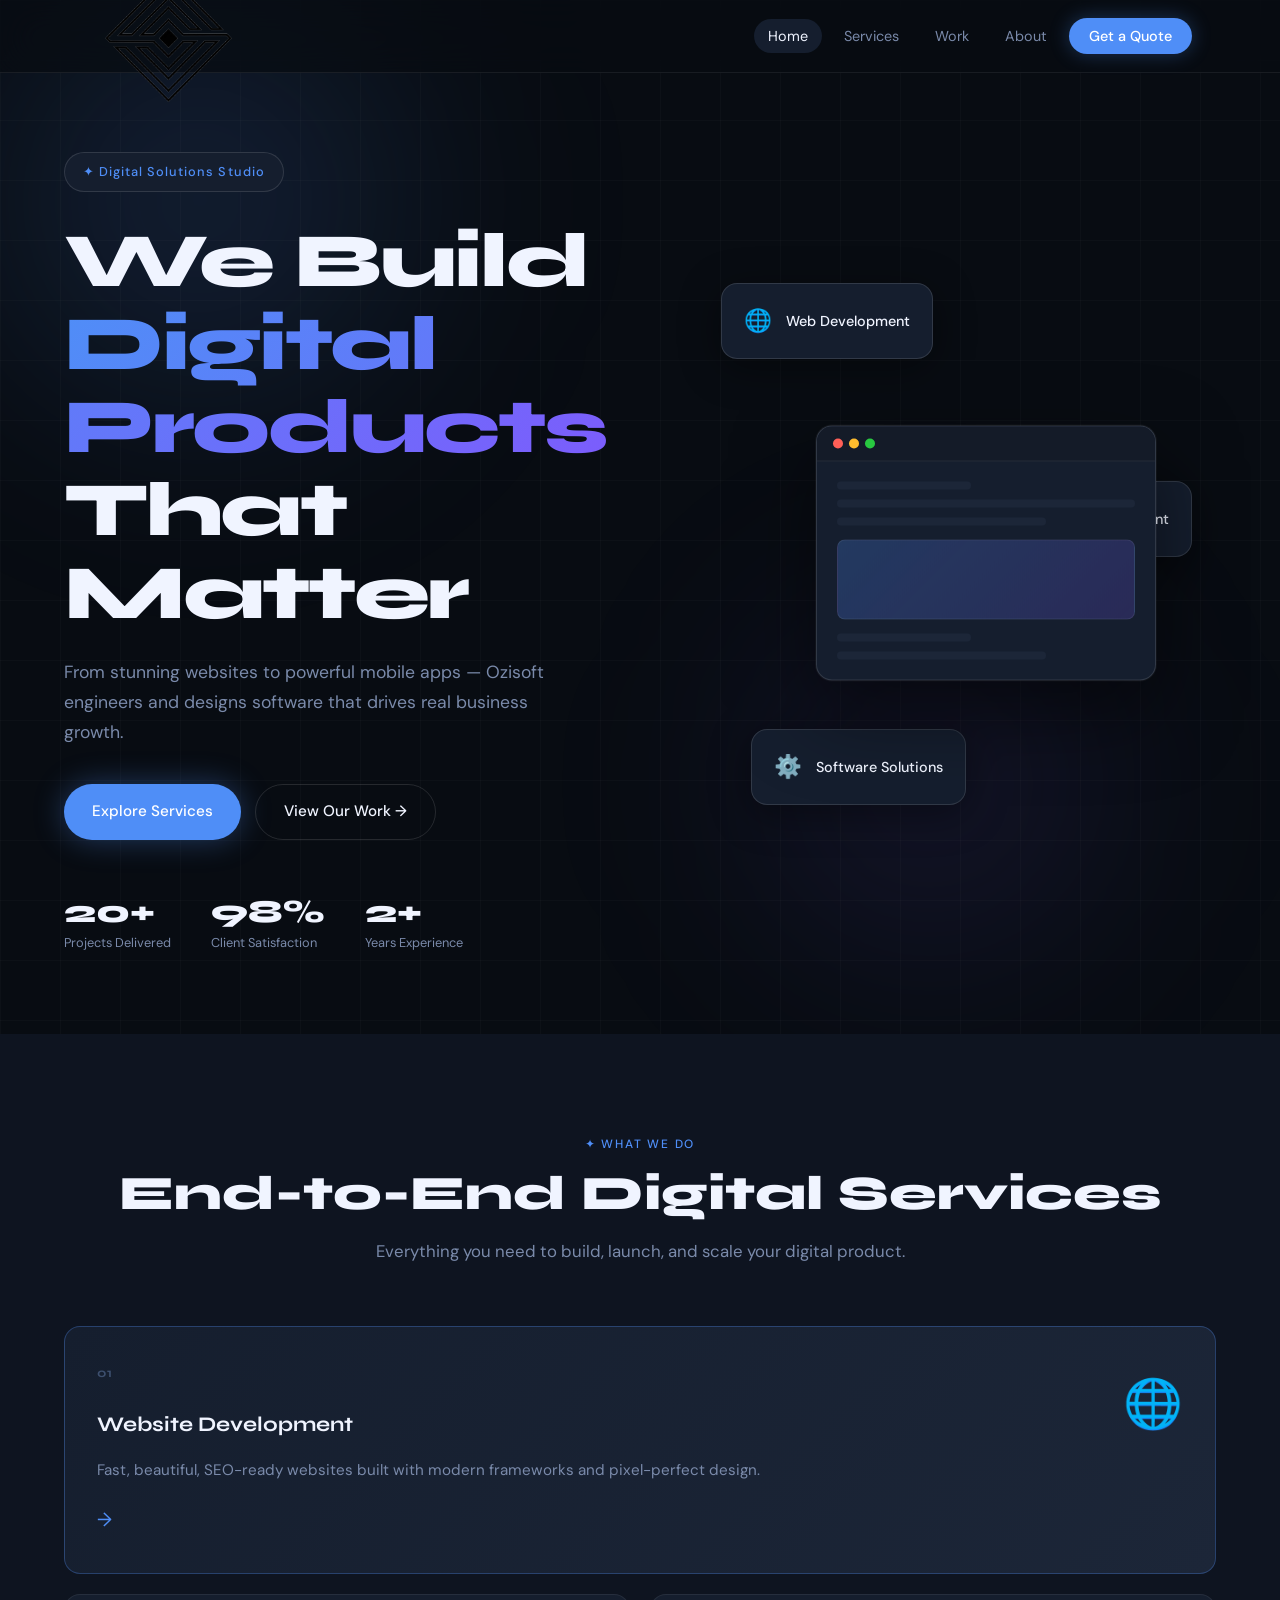
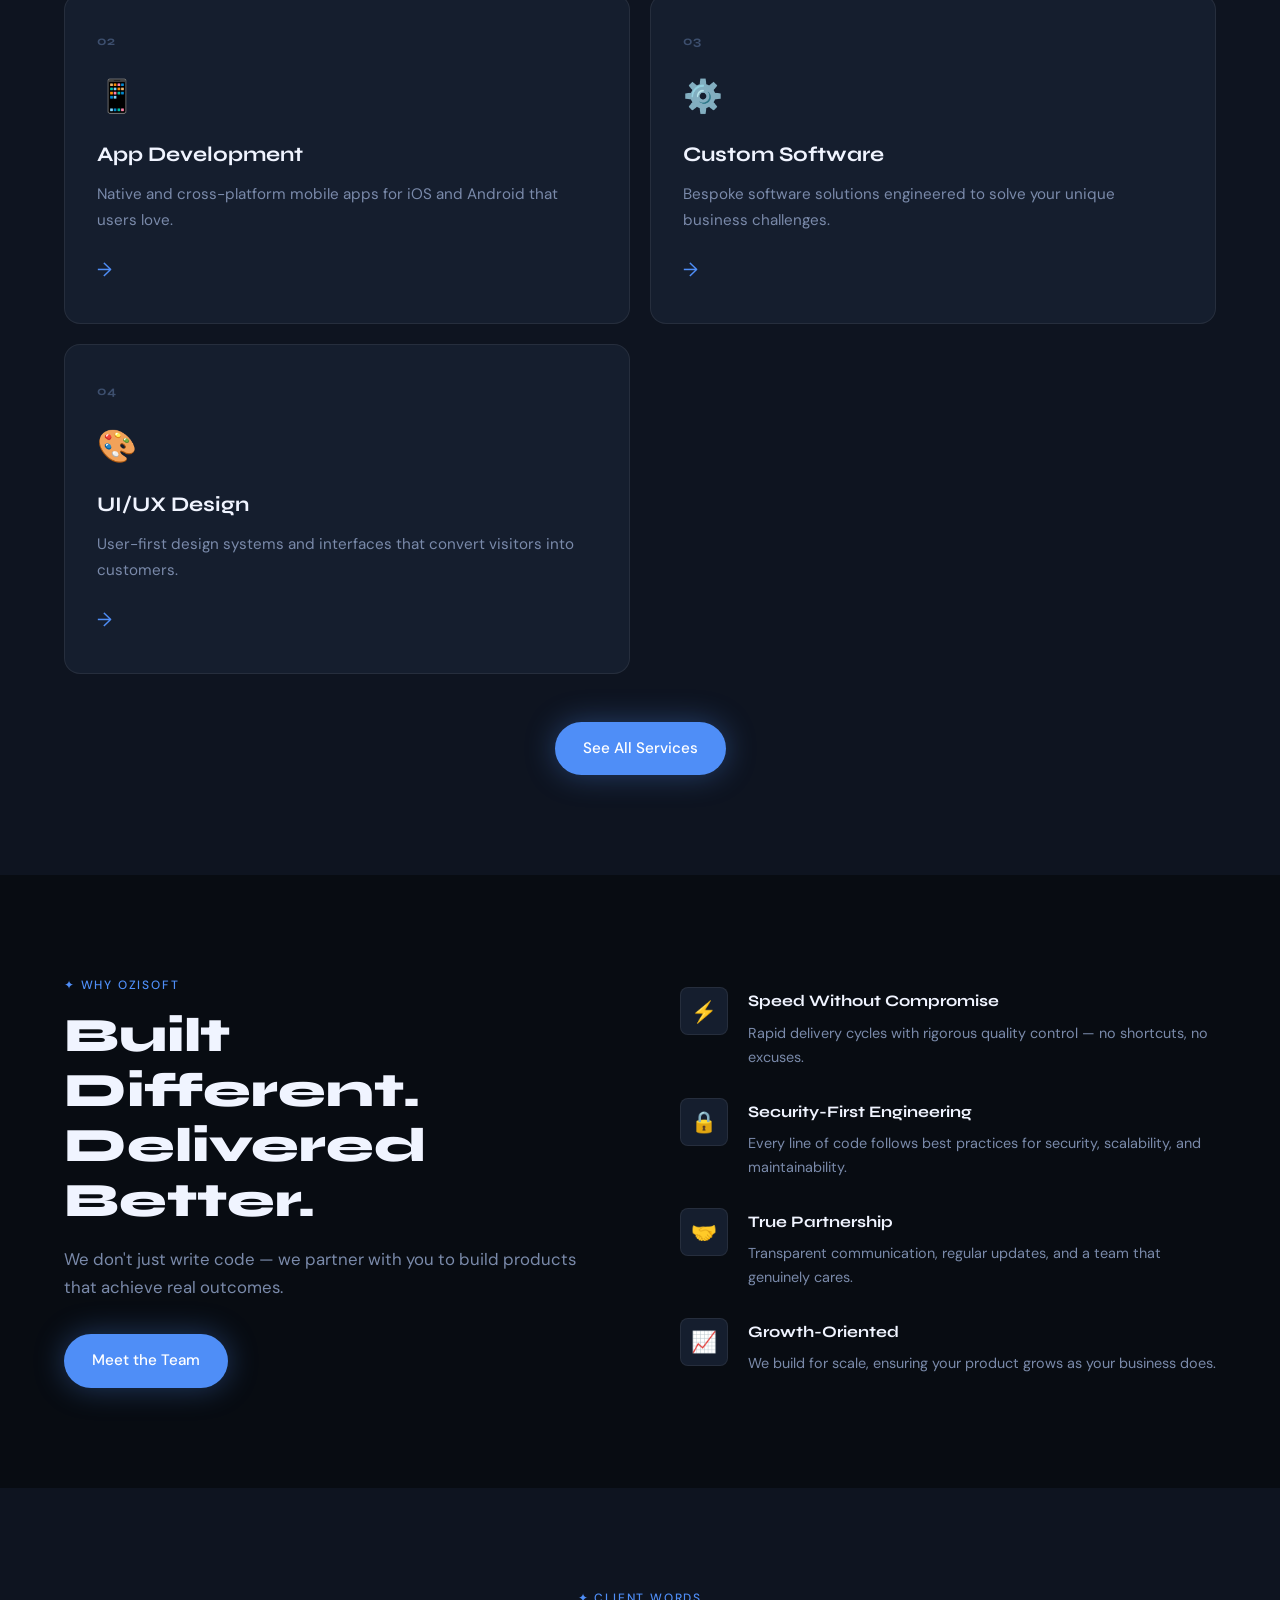
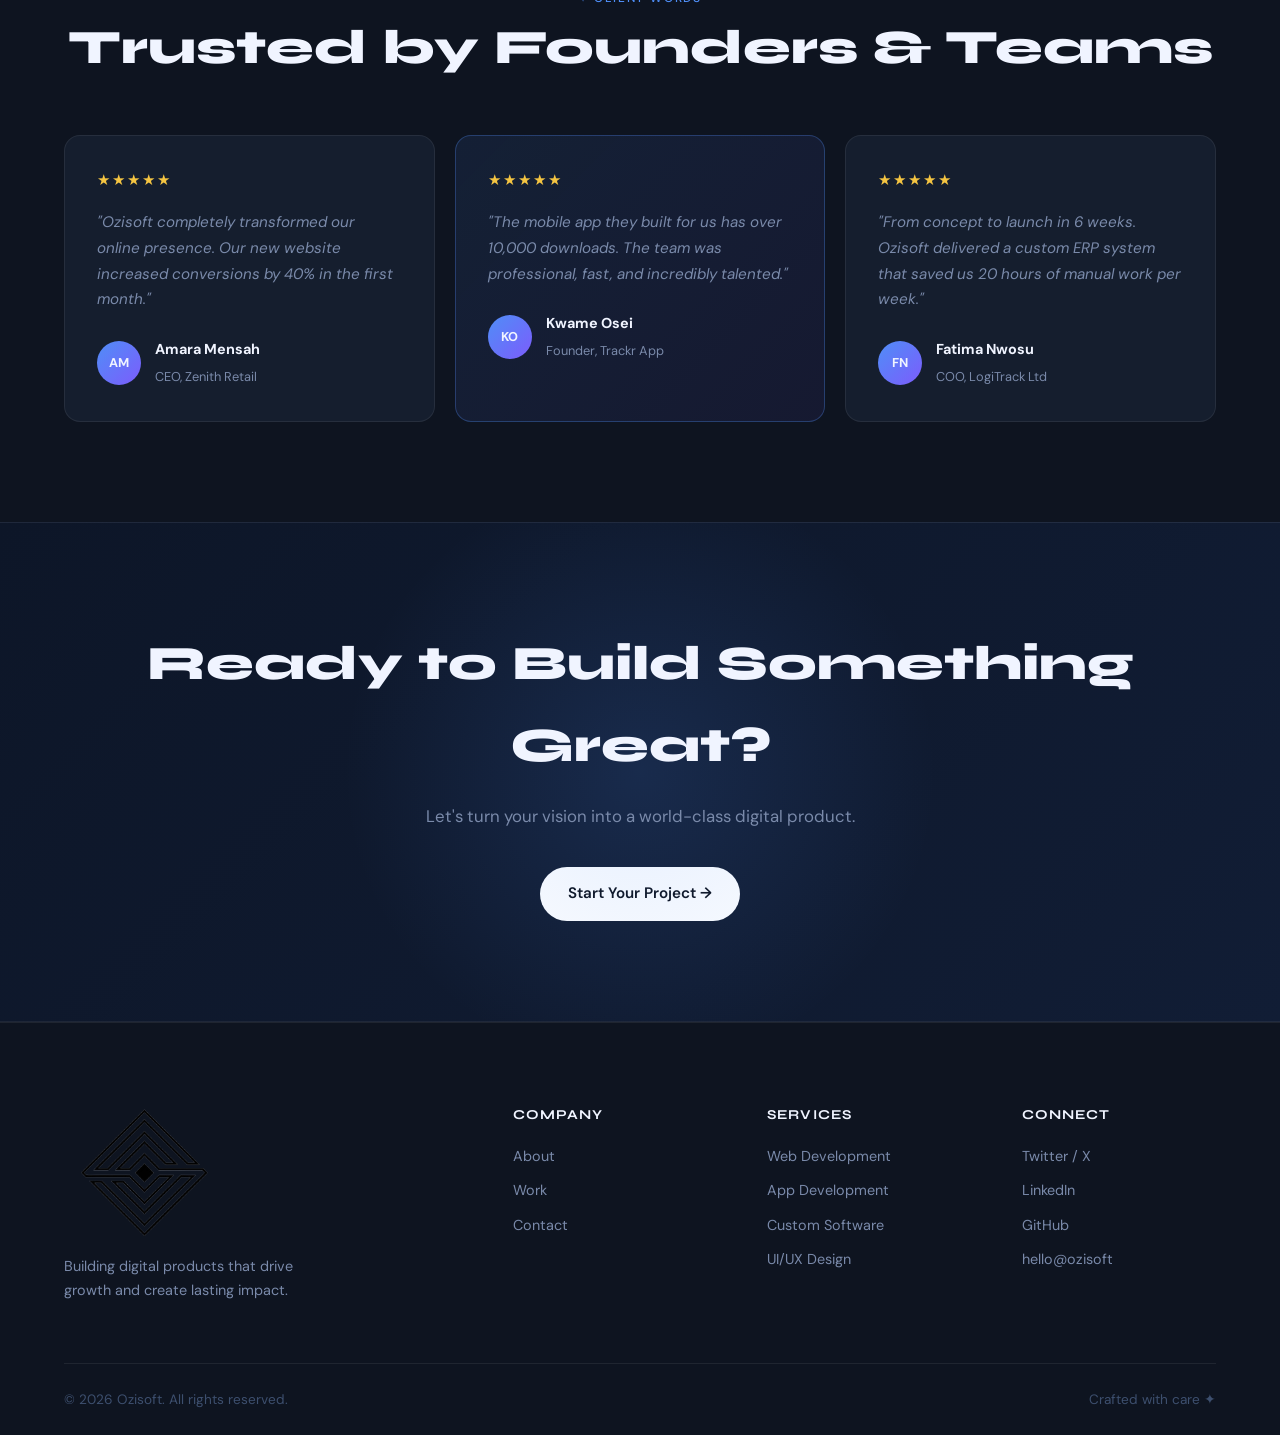
==== commit 74cbb548: "Add shortcut icon link to index.html" ====
--- a/index.html
+++ b/index.html
@@ -5,6 +5,7 @@
   <meta name="viewport" content="width=device-width, initial-scale=1.0" />
   <title>Ozisoft — Digital Craft Studio</title>
   <link rel="stylesheet" href="css/style.css" />
+  <link rel="shortcut icon" href="logo.png" type="image/x-icon"
   <link rel="preconnect" href="https://fonts.googleapis.com" />
   <link rel="preconnect" href="https://fonts.gstatic.com" crossorigin />
   <link href="https://fonts.googleapis.com/css2?family=Syne:wght@400;600;700;800&family=DM+Sans:ital,opsz,wght@0,9..40,300;0,9..40,400;0,9..40,500;1,9..40,300&display=swap" rel="stylesheet" />
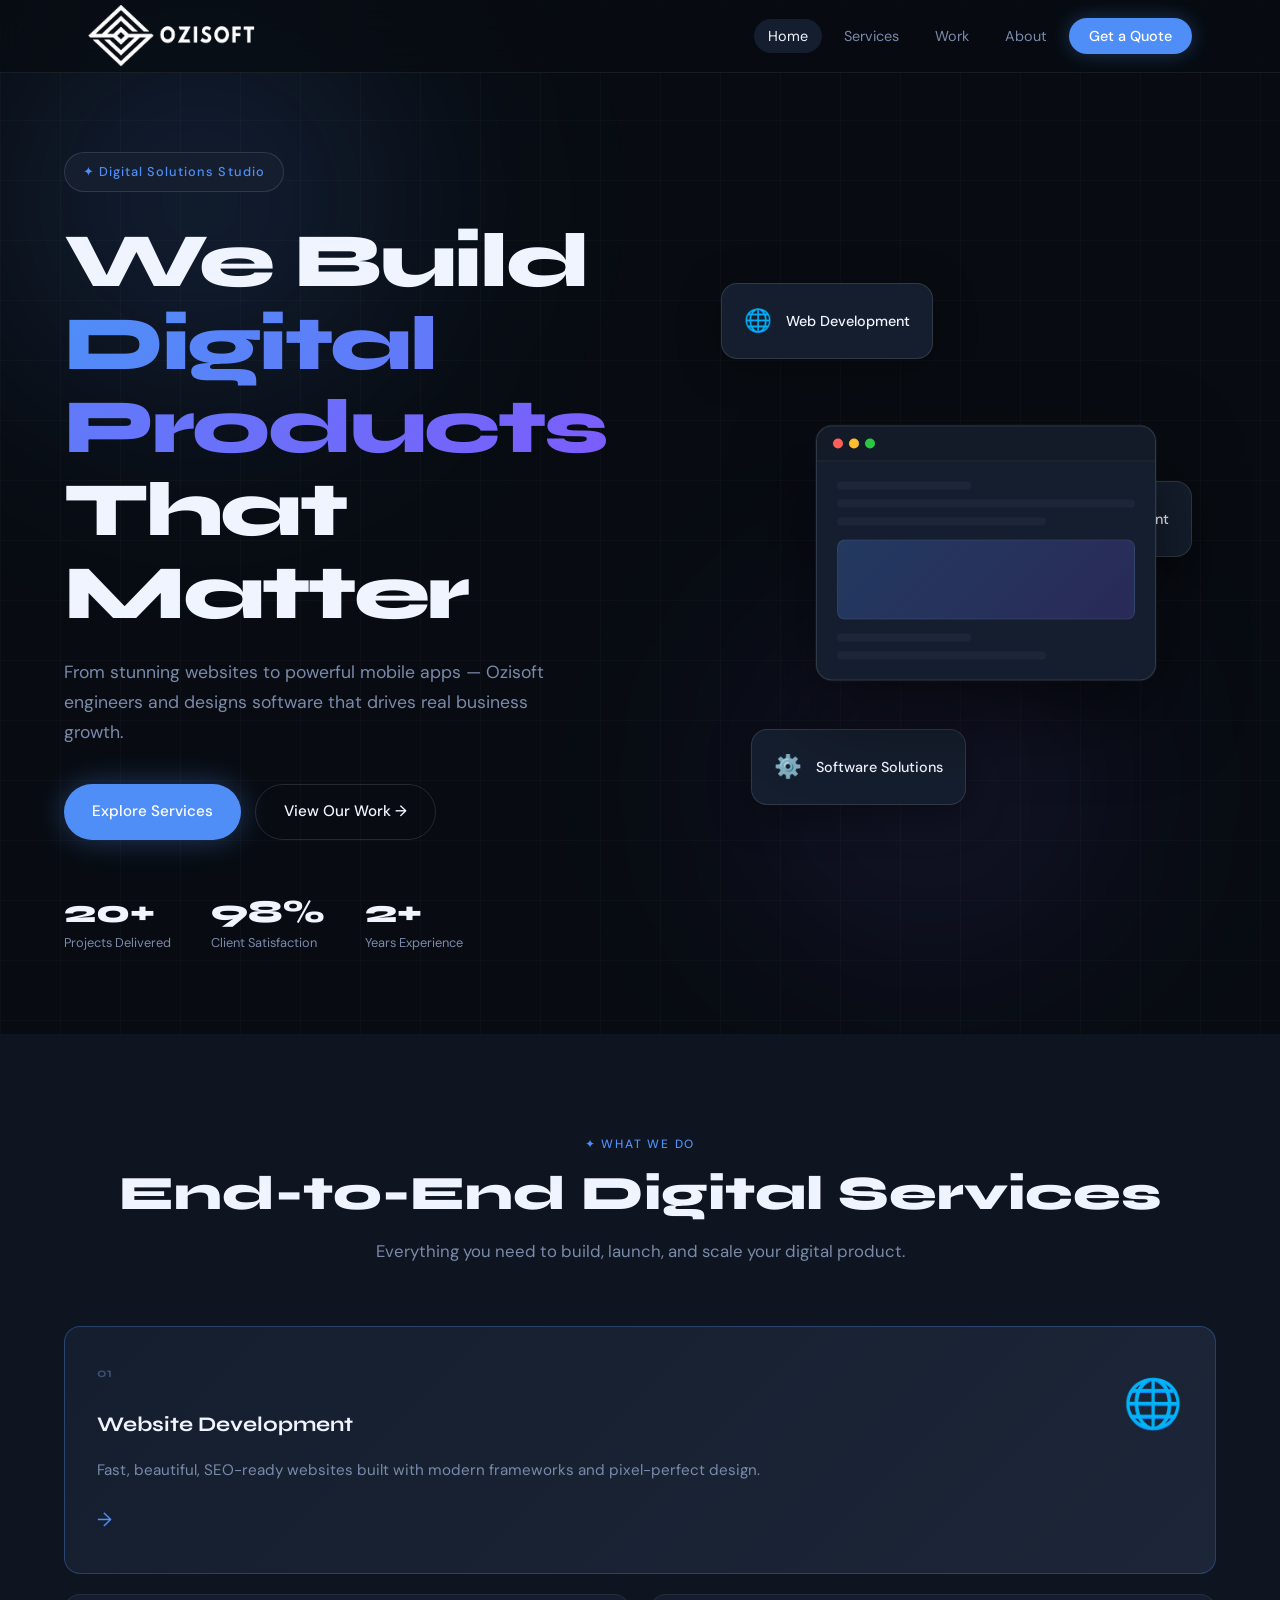
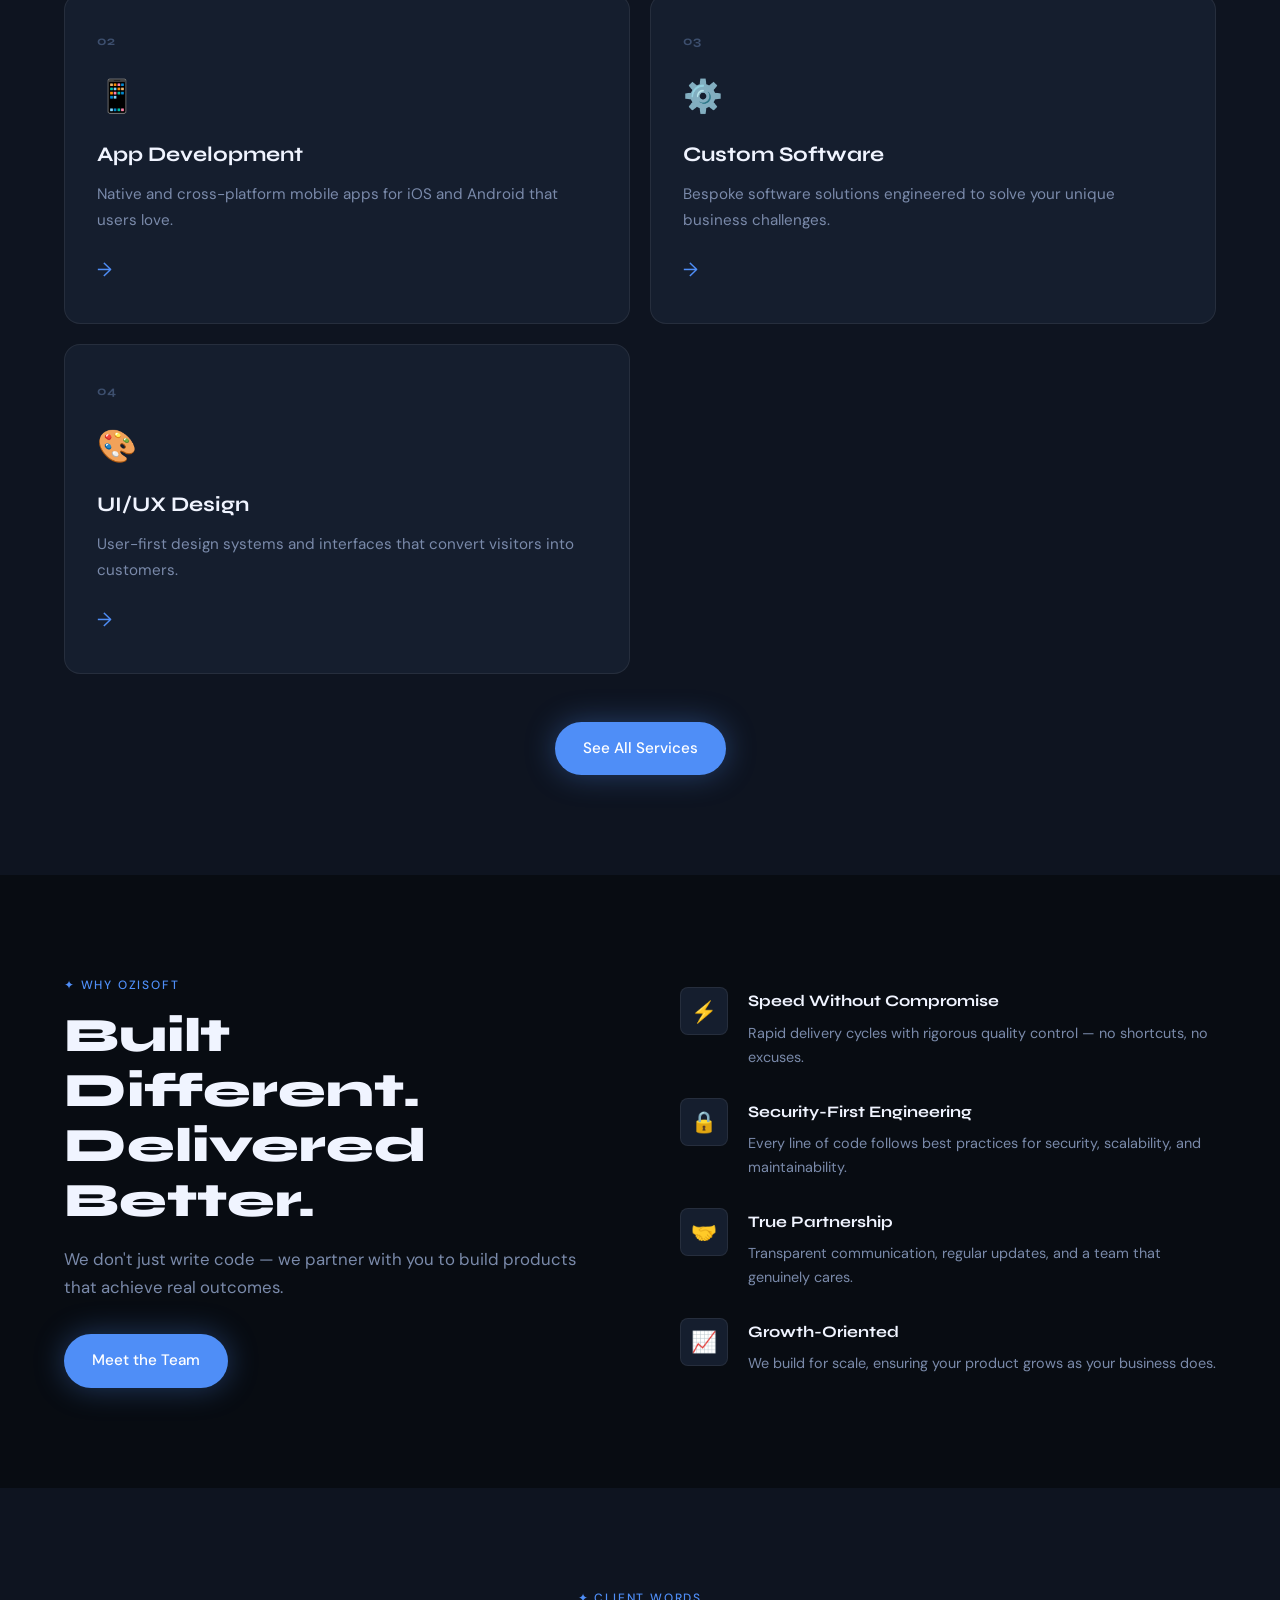
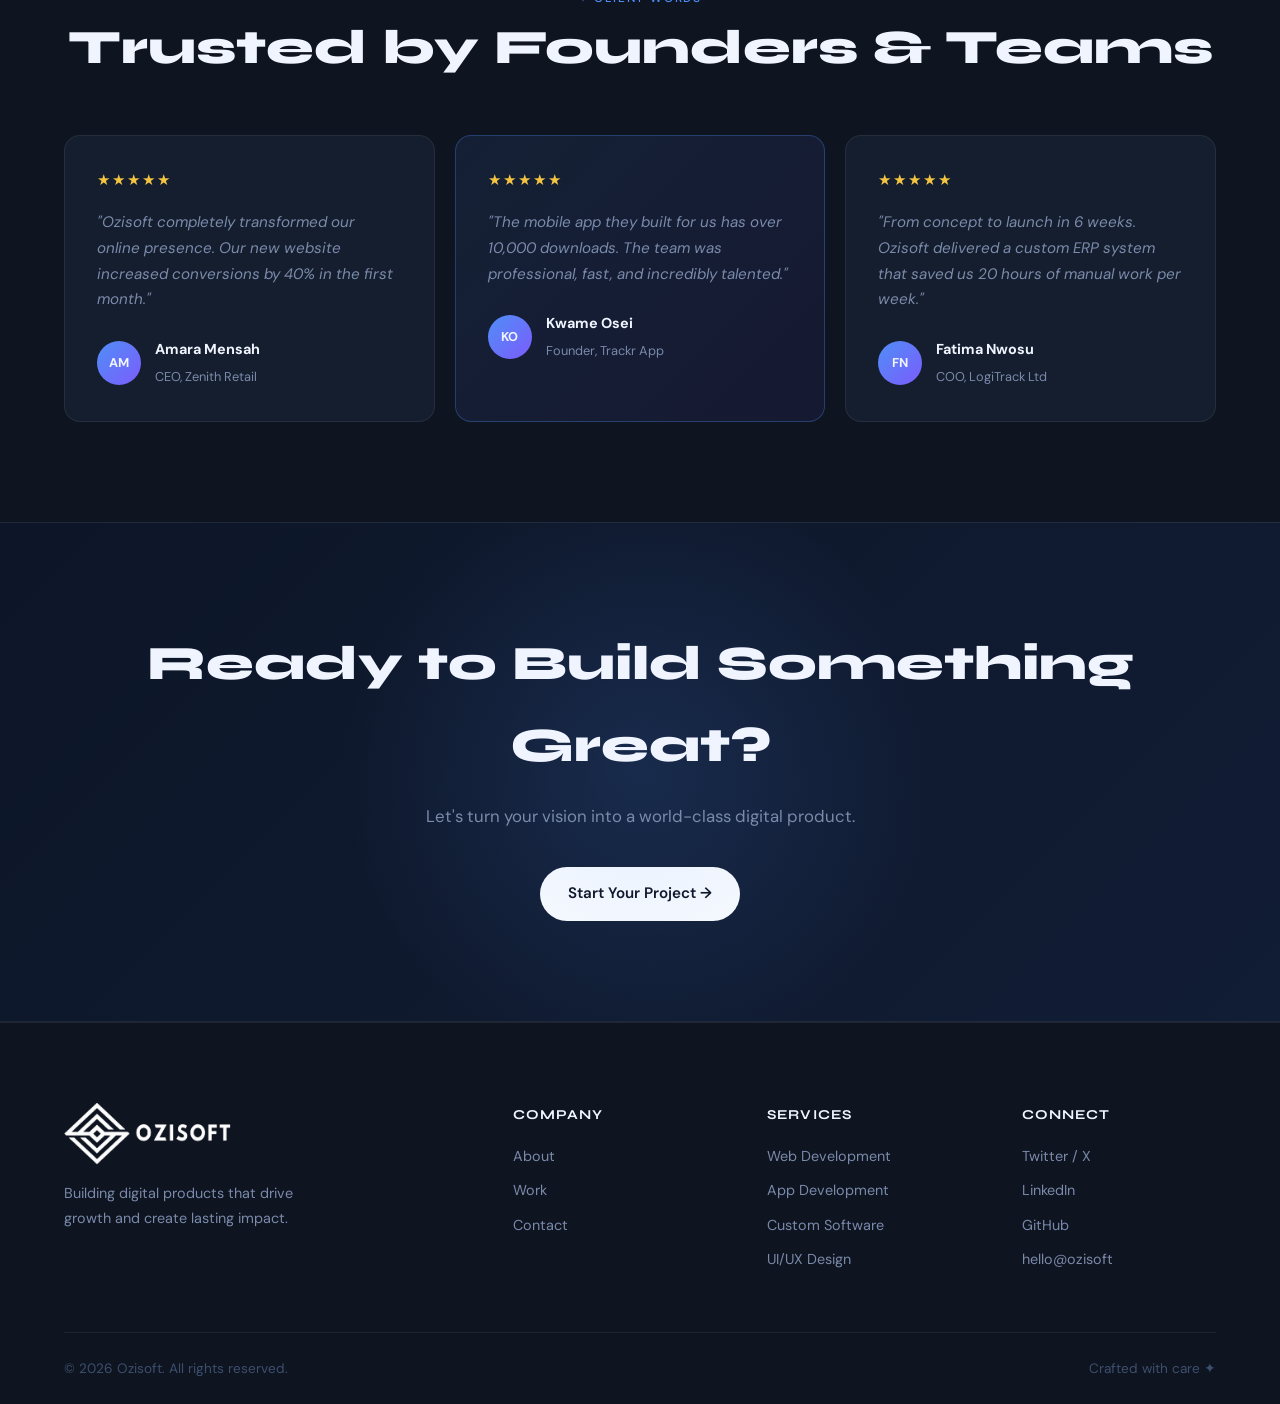
==== commit 1d732808: "Update favicon link from logo.png to icon.png" ====
--- a/index.html
+++ b/index.html
@@ -5,7 +5,7 @@
   <meta name="viewport" content="width=device-width, initial-scale=1.0" />
   <title>Ozisoft — Digital Craft Studio</title>
   <link rel="stylesheet" href="css/style.css" />
-  <link rel="shortcut icon" href="logo.png" type="image/x-icon"
+  <link rel="shortcut icon" href="icon.png" type="image/x-icon"
   <link rel="preconnect" href="https://fonts.googleapis.com" />
   <link rel="preconnect" href="https://fonts.gstatic.com" crossorigin />
   <link href="https://fonts.googleapis.com/css2?family=Syne:wght@400;600;700;800&family=DM+Sans:ital,opsz,wght@0,9..40,300;0,9..40,400;0,9..40,500;1,9..40,300&display=swap" rel="stylesheet" />
